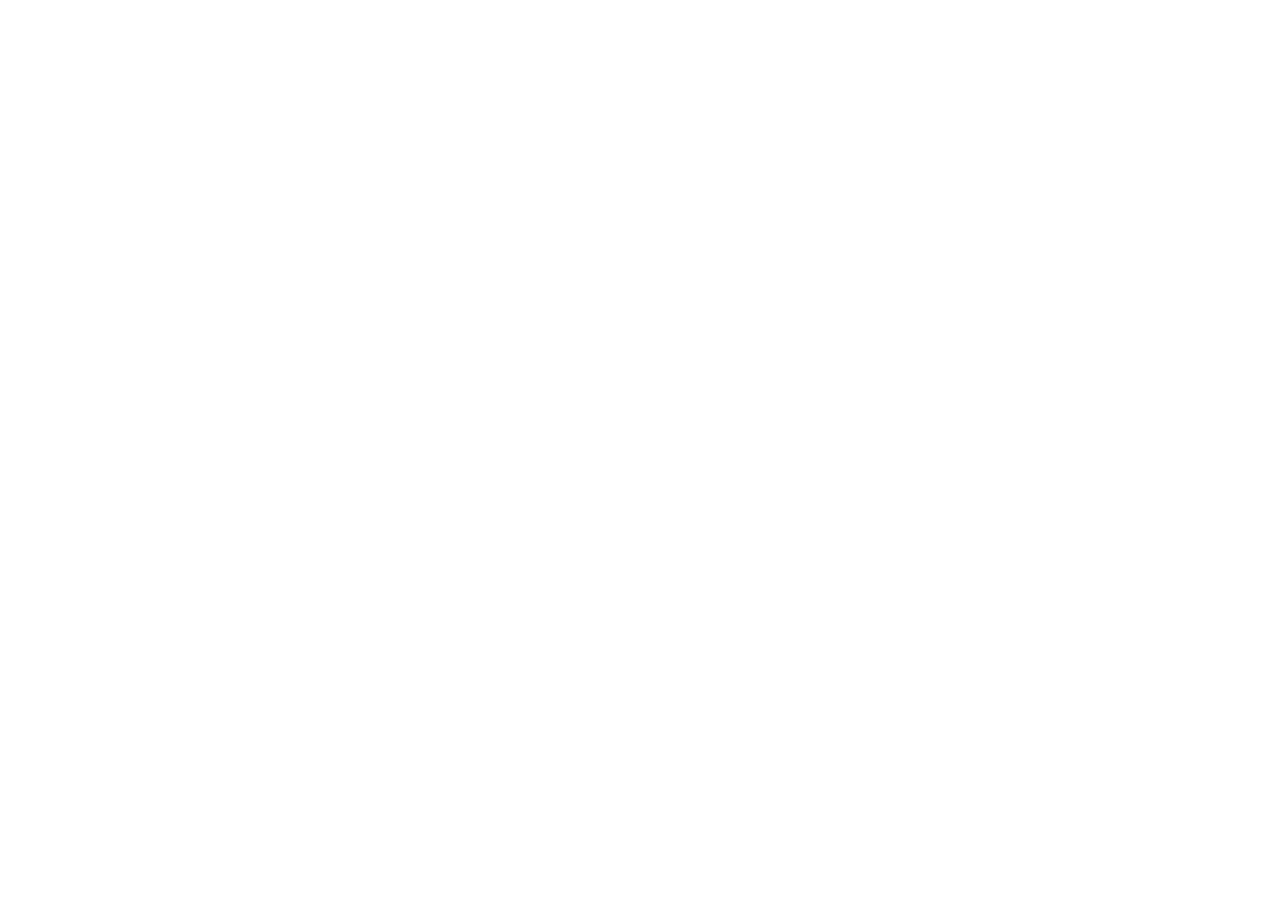
==== about.html @ 3ea2924c "init : creation de depot arborescence des fichiers et structure html de base" ====
<!DOCTYPE html>
<html lang="en">
<head>
    <meta charset="UTF-8">
    <meta name="viewport" content="width=device-width, initial-scale=1.0">
    <title>AfriTalent—about</title>
    <!-- lien vers bootstrap css -->
    <link href="https://cdn.jsdelivr.net/npm/bootstrap@5.3.0/dist/css/bootstrap.min.css" rel="stylesheet">
     <!-- lien vers  csss -->
    <link rel="stylesheet" href="css/style.css">
</head>
<body>
    <!-- lien bootstrap js  -->
  <script src="https://cdn.jsdelivr.net/npm/bootstrap@5.3.0/dist/js/bootstrap.bundle.min.js"></script>  
   <!-- lien vers mon  js -->
    <script src="js/jssite.js"></script>
</body>
</html>
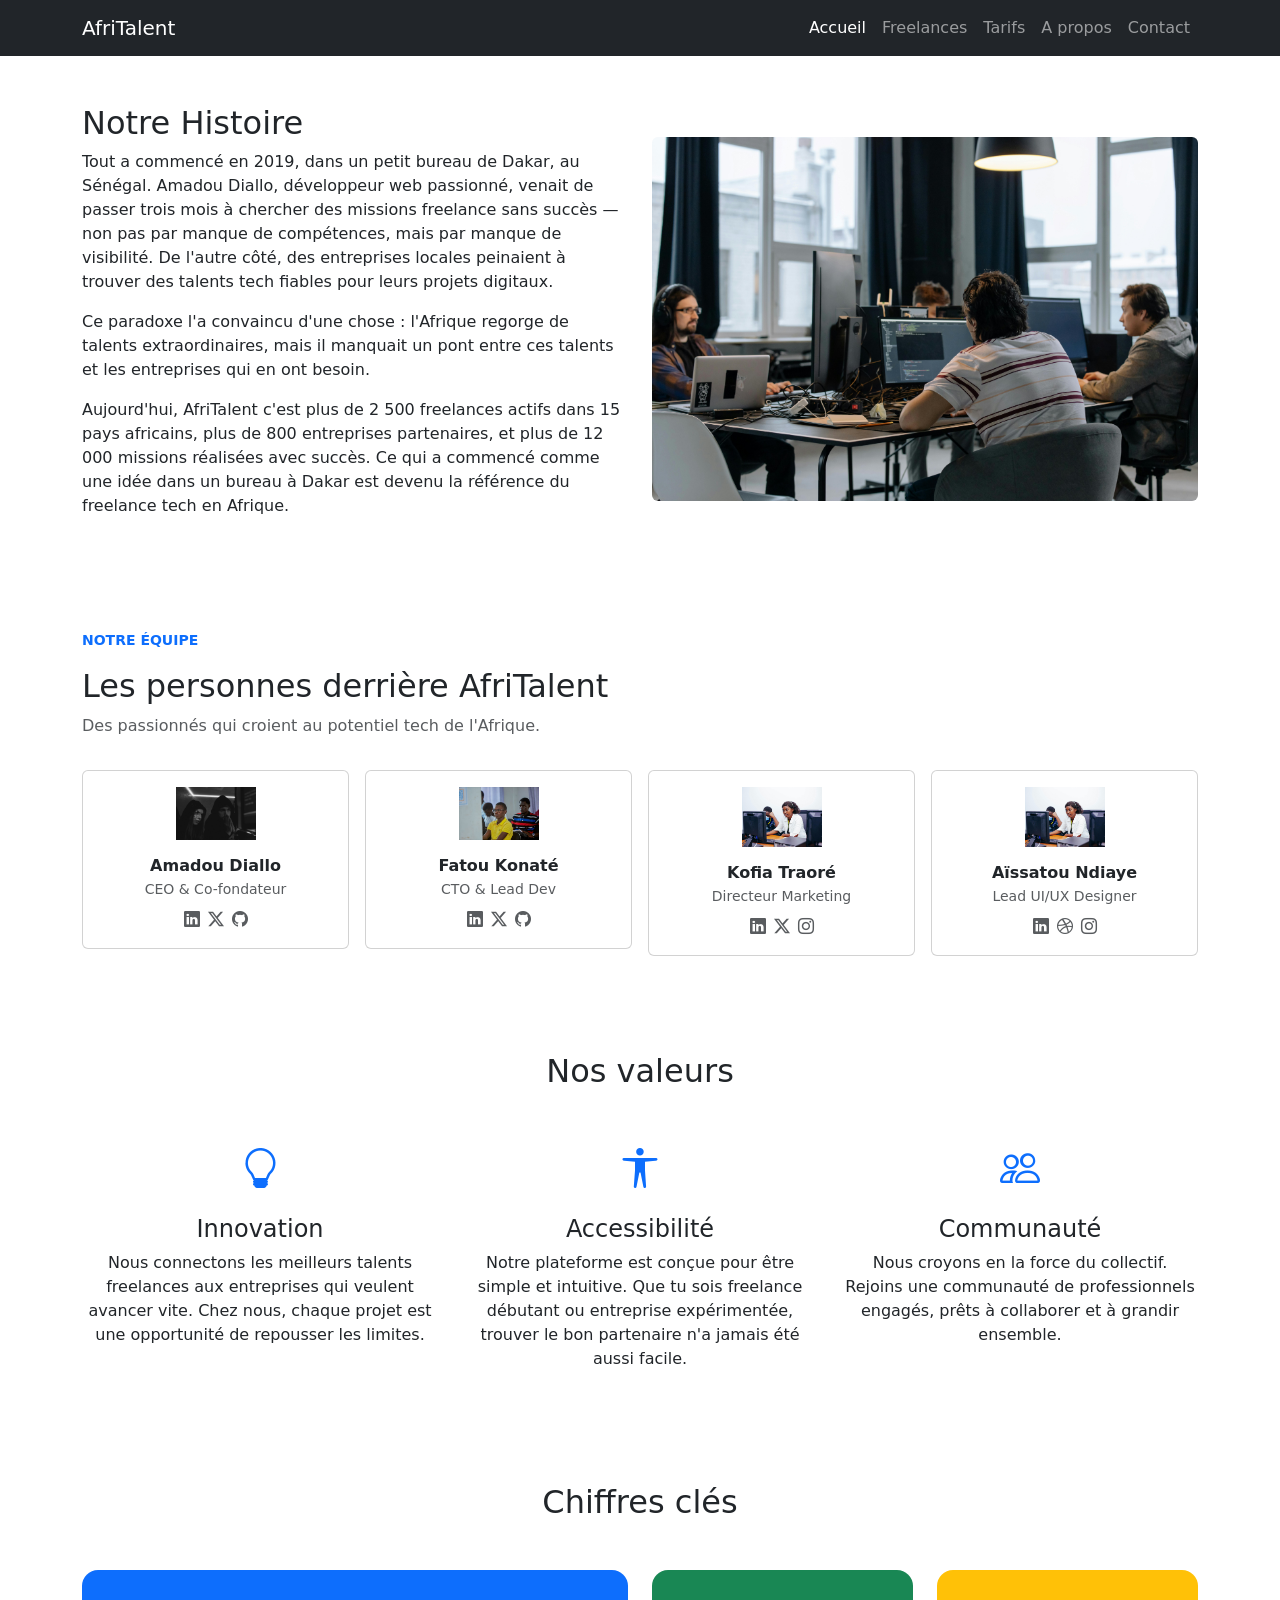
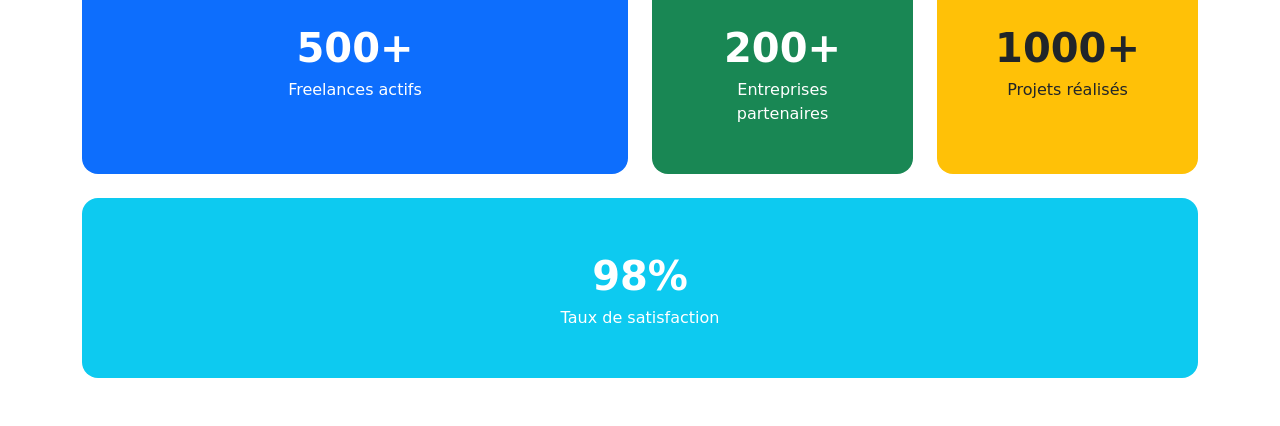
==== commit 576647d6: "html:structure complete des 5 pages avec sections et contenu texte" ====
--- a/about.html
+++ b/about.html
@@ -6,10 +6,203 @@
     <title>AfriTalent—about</title>
     <!-- lien vers bootstrap css -->
     <link href="https://cdn.jsdelivr.net/npm/bootstrap@5.3.0/dist/css/bootstrap.min.css" rel="stylesheet">
+    <!-- lien vers icone -->
+    <link rel="stylesheet" href="https://cdn.jsdelivr.net/npm/bootstrap-icons@1.11.3/font/bootstrap-icons.min.css">
+
      <!-- lien vers  csss -->
     <link rel="stylesheet" href="css/style.css">
 </head>
 <body>
+    
+    <!-- barre de navigation -->
+        <nav class="navbar navbar-expand-lg navbar-dark bg-dark"> 
+            <div class="container"> 
+                    <a class="navbar-brand" href="index.html">AfriTalent</a> 
+                    <button class="navbar-toggler" type="button" 
+                    data-bs-toggle="collapse" 
+                    data-bs-target="#navMenu" 
+                    aria-controls="navMenu" 
+                    aria-expanded="false" 
+                    aria-label="Toggle navigation"> 
+                    <span class="navbar-toggler-icon"></span> 
+                    </button> 
+                    <div class="collapse navbar-collapse" id="navMenu"> 
+                    <ul class="navbar-nav ms-auto"> 
+                        <li class="nav-item"><a class="nav-link active" href="index.html">Accueil</a></li> 
+                        <li class="nav-item"><a class="nav-link" href="freelances.html">Freelances</a></li> 
+                        <li class="nav-item"><a class="nav-link" href="tarifs.html">Tarifs</a></li> 
+                        <li class="nav-item"><a class="nav-link" href="about.html">A propos</a></li> 
+                        <li class="nav-item"><a class="nav-link" href="contact.html">Contact</a></li> 
+                    </ul> 
+                    </div> 
+            </div> 
+        </nav>
+        <!-- contenu principale -->
+  <main>
+        <section id="notre-histoire">
+            <div class="container py-5">
+                <div class="row align-items-center g-4">
+
+                            <!-- Texte -->
+                    <div class="col-lg-6 col-12">
+                                <h2>Notre Histoire</h2>
+                                <p>Tout a commencé en 2019, dans un petit bureau de Dakar, au Sénégal. Amadou Diallo, développeur web passionné, venait de passer trois mois à chercher des missions freelance sans succès — non pas par manque de compétences, mais par manque de visibilité. De l'autre côté, des entreprises locales peinaient à trouver des talents tech fiables pour leurs projets digitaux.</p>
+                                <p>Ce paradoxe l'a convaincu d'une chose : l'Afrique regorge de talents extraordinaires, mais il manquait un pont entre ces talents et les entreprises qui en ont besoin.</p>
+                                <p>Aujourd'hui, AfriTalent c'est plus de 2 500 freelances actifs dans 15 pays africains, plus de 800 entreprises partenaires, et plus de 12 000 missions réalisées avec succès. Ce qui a commencé comme une idée dans un bureau à Dakar est devenu la référence du freelance tech en Afrique.</p>
+                    </div>
+
+                            <!-- Image -->
+                    <div class="col-lg-6 col-12">
+                            <img src="images/equipe/G.jpg"alt="Les fondateurs d'AfriTalent à Dakar"class="img-fluid rounded">
+                    </div>
+
+                </div>
+            </div>
+        </section>
+           <!-- SECTION ÉQUIPE -->
+                <section id="equipe" class="py-5">
+                <div class="container">
+
+                    <p class="text-primary small text-uppercase fw-semibold">Notre équipe</p>
+                    <h2>Les personnes derrière AfriTalent</h2>
+                    <p class="text-muted">Des passionnés qui croient au potentiel tech de l'Afrique.</p>
+
+                    <div class="row g-3 mt-3">
+
+                    <!-- Membre 1 -->
+                    <div class="col-lg-3 col-md-6 col-12">
+                        <div class="card p-3 text-center">
+                        <div class="avatar mx-auto mb-3"><img src="images/equipe/H2.jpg" class="img-fluid " width="80px" height="80px" alt=""></div>
+                        <h6 class="fw-semibold mb-0">Amadou Diallo</h6>
+                        <p class="text-muted small mt-1 mb-2">CEO & Co-fondateur</p>
+                        <div class="d-flex justify-content-center gap-2">
+                            <a href="#" class="text-muted"><i class="bi bi-linkedin"></i></a>
+                            <a href="#" class="text-muted"><i class="bi bi-twitter-x"></i></a>
+                            <a href="#" class="text-muted"><i class="bi bi-github"></i></a>
+                        </div>
+                        </div>
+                    </div>
+
+                    <!-- Membre 2 -->
+                    <div class="col-lg-3 col-md-6 col-12">
+                        <div class="card p-3 text-center">
+                        <div class="avatar mx-auto mb-3"><img src="images/equipe/H1.jpg" class="img-fluid " width="80px" height="80px" alt=""></div>
+                        <h6 class="fw-semibold mb-0">Fatou Konaté</h6>
+                        <p class="text-muted small mt-1 mb-2">CTO & Lead Dev</p>
+                        <div class="d-flex justify-content-center gap-2">
+                            <a href="#" class="text-muted"><i class="bi bi-linkedin"></i></a>
+                            <a href="#" class="text-muted"><i class="bi bi-twitter-x"></i></a>
+                            <a href="#" class="text-muted"><i class="bi bi-github"></i></a>
+                        </div>
+                        </div>
+                    </div>
+
+                    <!-- Membre 3 -->
+                    <div class="col-lg-3 col-md-6 col-12">
+                        <div class="card p-3 text-center">
+                        <div class="avatar mx-auto mb-3"><img src="images/equipe/W1.jpg" class="img-fluid " width="80px" height="80px" alt=""></div>
+                        <h6 class="fw-semibold mb-0">Kofia Traoré</h6>
+                        <p class="text-muted small mt-1 mb-2">Directeur Marketing</p>
+                        <div class="d-flex justify-content-center gap-2">
+                            <a href="#" class="text-muted"><i class="bi bi-linkedin"></i></a>
+                            <a href="#" class="text-muted"><i class="bi bi-twitter-x"></i></a>
+                            <a href="#" class="text-muted"><i class="bi bi-instagram"></i></a>
+                        </div>
+                        </div>
+                    </div>
+
+                    <!-- Membre 4 -->
+                    <div class="col-lg-3 col-md-6 col-12">
+                        <div class="card p-3 text-center">
+                        <div class="avatar mx-auto mb-3"><img src="images/equipe/W1.jpg" class="img-fluid " width="80px" height="80px" alt=""></div>
+                        <h6 class="fw-semibold mb-0">Aïssatou Ndiaye</h6>
+                        <p class="text-muted small mt-1 mb-2">Lead UI/UX Designer</p>
+                        <div class="d-flex justify-content-center gap-2">
+                            <a href="#" class="text-muted"><i class="bi bi-linkedin"></i></a>
+                            <a href="#" class="text-muted"><i class="bi bi-dribbble"></i></a>
+                            <a href="#" class="text-muted"><i class="bi bi-instagram"></i></a>
+                        </div>
+                        </div>
+                    </div>
+
+                    </div>
+                </div>
+                </section>
+                <section id="valeur" class="py-5">
+                        <div class="container">
+                            <h2 class="text-center mb-5">Nos valeurs</h2>
+                            <div class="row g-4">
+
+                            <div class="col-12 col-md-4 col-lg-4 text-center">
+                                <div class="mb-3">
+                                <i class="bi bi-lightbulb fs-1 text-primary"></i>
+                                </div>
+                                <h4>Innovation</h4>
+                                <p>Nous connectons les meilleurs talents freelances aux entreprises qui veulent avancer vite. Chez nous, chaque projet est une opportunité de repousser les limites.</p>
+                            </div>
+
+                            <div class="col-12 col-md-4 col-lg-4 text-center">
+                                <div class="mb-3">
+                                <i class="bi bi-universal-access fs-1 text-primary"></i>
+                                </div>
+                                <h4>Accessibilité</h4>
+                                <p>Notre plateforme est conçue pour être simple et intuitive. Que tu sois freelance débutant ou entreprise expérimentée, trouver le bon partenaire n'a jamais été aussi facile.</p>
+                            </div>
+
+                            <div class="col-12 col-md-4 col-lg-4 text-center">
+                                <div class="mb-3">
+                                <i class="bi bi-people fs-1 text-primary"></i>
+                                </div>
+                                <h4>Communauté</h4>
+                                <p>Nous croyons en la force du collectif. Rejoins une communauté de professionnels engagés, prêts à collaborer et à grandir ensemble.</p>
+                            </div>
+
+                            </div>
+                        </div>
+                </section>
+
+                    <!-- Chiffres clés -->
+                    <section id="chiffres" class="py-5">
+                            <div class="container">
+                                <h2 class="text-center mb-5">Chiffres clés</h2>
+                                <div class="row g-4 text-center">
+
+                                <!-- Grande case -->
+                                <div class="col-12 col-lg-6">
+                                    <div class="bg-primary text-white rounded-4 p-5 h-100">
+                                    <div class="fs-1 fw-bold">500+</div>
+                                    <p class="mb-0">Freelances actifs</p>
+                                    </div>
+                                </div>
+
+                                <!-- Petite case 1 -->
+                                <div class="col-6 col-lg-3">
+                                    <div class="bg-success text-white rounded-4 p-5 h-100">
+                                    <div class="fs-1 fw-bold">200+</div>
+                                    <p class="mb-0">Entreprises partenaires</p>
+                                    </div>
+                                </div>
+
+                                <!-- Petite case 2 -->
+                                <div class="col-6 col-lg-3">
+                                    <div class="bg-warning rounded-4 p-5 h-100">
+                                    <div class="fs-1 fw-bold">1000+</div>
+                                    <p class="mb-0">Projets réalisés</p>
+                                    </div>
+                                </div>
+
+                                <!-- Case pleine largeur -->
+                                <div class="col-12">
+                                    <div class="bg-info text-white rounded-4 p-5 h-100">
+                                    <div class="fs-1 fw-bold">98%</div>
+                                    <p class="mb-0">Taux de satisfaction</p>
+                                    </div>
+                                </div>
+
+                                </div>
+                            </div>
+                   </section>
+  </main>
     <!-- lien bootstrap js  -->
   <script src="https://cdn.jsdelivr.net/npm/bootstrap@5.3.0/dist/js/bootstrap.bundle.min.js"></script>  
    <!-- lien vers mon  js -->
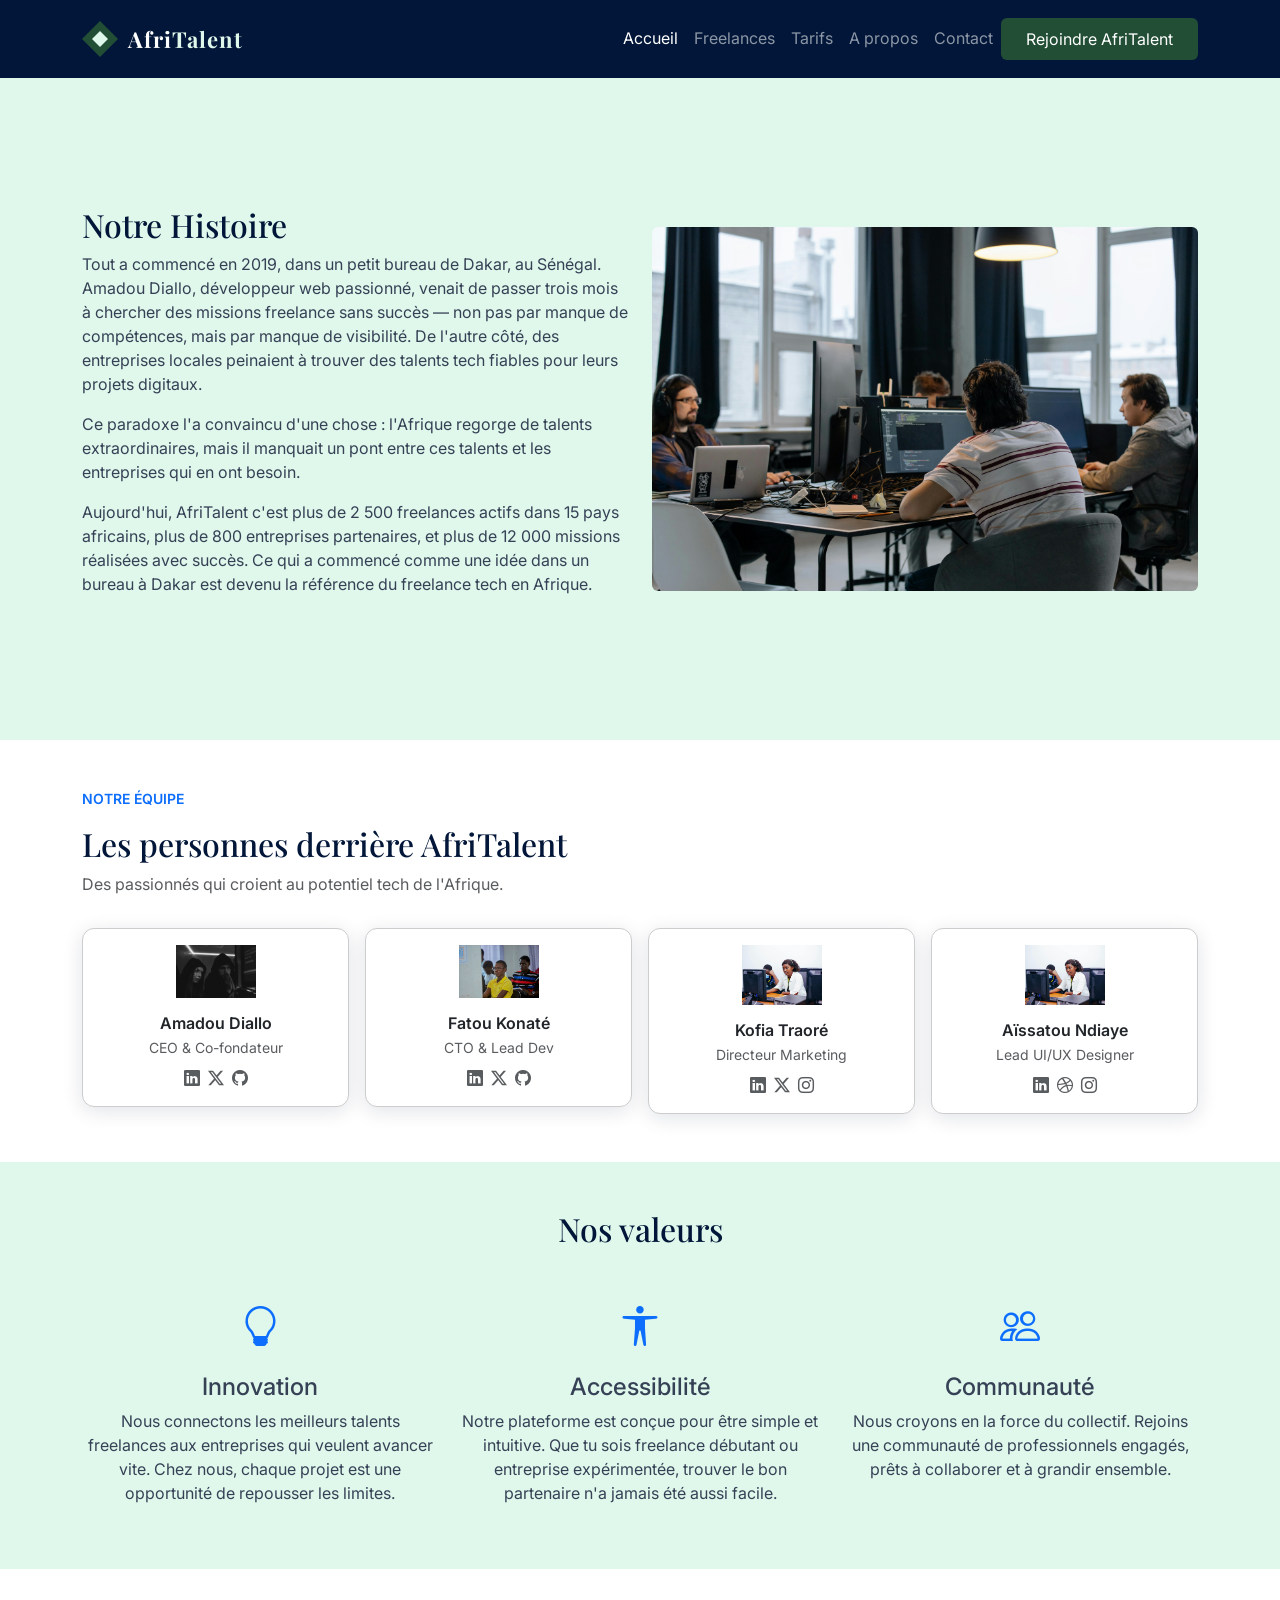
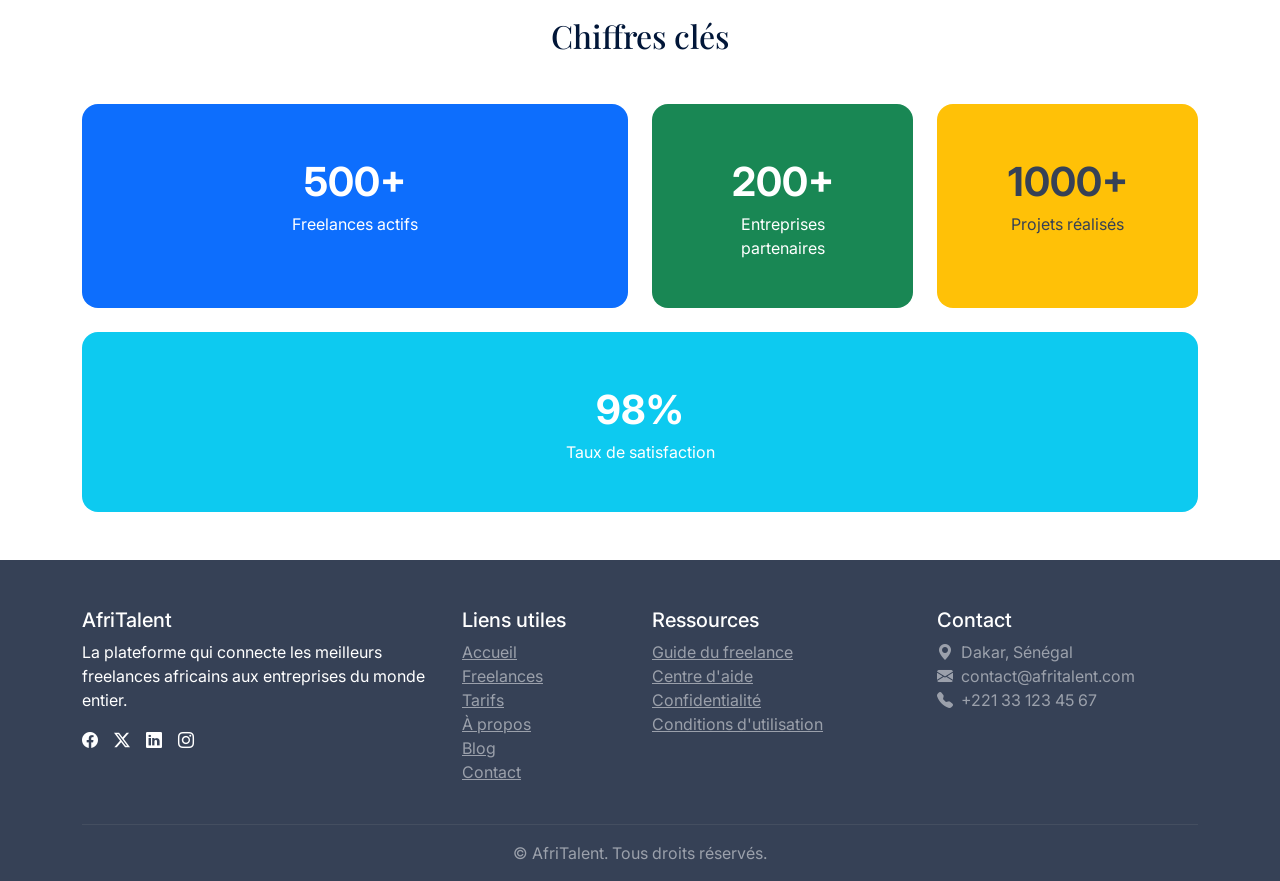
==== commit 42151591: "CSS : variables, typographie, layout général et styles de base" ====
--- a/about.html
+++ b/about.html
@@ -8,6 +8,9 @@
     <link href="https://cdn.jsdelivr.net/npm/bootstrap@5.3.0/dist/css/bootstrap.min.css" rel="stylesheet">
     <!-- lien vers icone -->
     <link rel="stylesheet" href="https://cdn.jsdelivr.net/npm/bootstrap-icons@1.11.3/font/bootstrap-icons.min.css">
+     <link rel="preconnect" href="https://fonts.googleapis.com">
+    <link rel="preconnect" href="https://fonts.gstatic.com" crossorigin>
+    <link href="https://fonts.googleapis.com/css2?family=Inter:wght@400;500;700&family=Playfair+Display:wght@400;700&display=swap" rel="stylesheet">
 
      <!-- lien vers  csss -->
     <link rel="stylesheet" href="css/style.css">
@@ -15,9 +18,14 @@
 <body>
     
     <!-- barre de navigation -->
-        <nav class="navbar navbar-expand-lg navbar-dark bg-dark"> 
+        <nav class="navbar navbar-expand-lg navbar-dark k"> 
             <div class="container"> 
-                    <a class="navbar-brand" href="index.html">AfriTalent</a> 
+                     <a class="navbar-brand" href="index.html">
+                        <div class="logo">
+                            <div class="logo-icon"></div>
+                            <span class="logo-text">Afri<span class="logo-accent">Talent</span></span>
+                        </div>
+                    </a> 
                     <button class="navbar-toggler" type="button" 
                     data-bs-toggle="collapse" 
                     data-bs-target="#navMenu" 
@@ -32,14 +40,15 @@
                         <li class="nav-item"><a class="nav-link" href="freelances.html">Freelances</a></li> 
                         <li class="nav-item"><a class="nav-link" href="tarifs.html">Tarifs</a></li> 
                         <li class="nav-item"><a class="nav-link" href="about.html">A propos</a></li> 
-                        <li class="nav-item"><a class="nav-link" href="contact.html">Contact</a></li> 
+                        <li class="nav-item"><a class="nav-link" href="contact.html">Contact</a></li>
+                        <li class="nav-item"><a class="btn-cta btn" href="inscription.html">Rejoindre AfriTalent</a></li> 
                     </ul> 
                     </div> 
             </div> 
         </nav>
         <!-- contenu principale -->
   <main>
-        <section id="notre-histoire">
+        <section id="notre-histoire " class="section-soft">
             <div class="container py-5">
                 <div class="row align-items-center g-4">
 
@@ -128,7 +137,7 @@
                     </div>
                 </div>
                 </section>
-                <section id="valeur" class="py-5">
+                <section id="valeur" class="py-5 section-soft">
                         <div class="container">
                             <h2 class="text-center mb-5">Nos valeurs</h2>
                             <div class="row g-4">
@@ -203,6 +212,61 @@
                             </div>
                    </section>
   </main>
+    <footer class=" text-white pt-5 pb-3">
+    <div class="container">
+        <div class="row g-4">
+
+        <div class="col-lg-4 col-md-6">
+            <h5>AfriTalent</h5>
+            <p>La plateforme qui connecte les meilleurs freelances africains aux entreprises du monde entier.</p>
+            <div class="d-flex gap-3">
+            <a href="#" class="text-white"><i class="bi bi-facebook"></i></a>
+            <a href="#" class="text-white"><i class="bi bi-twitter-x"></i></a>
+            <a href="#" class="text-white"><i class="bi bi-linkedin"></i></a>
+            <a href="#" class="text-white"><i class="bi bi-instagram"></i></a>
+            </div>
+        </div>
+
+        <div class="col-lg-2 col-md-6 col-6">
+            <h5>Liens utiles</h5>
+            <ul class="list-unstyled">
+            <li><a href="index.html" class="text-white-50">Accueil</a></li>
+            <li><a href="freelances.html" class="text-white-50">Freelances</a></li>
+            <li><a href="tarifs.html" class="text-white-50">Tarifs</a></li>
+            <li><a href="about.html" class="text-white-50">À propos</a></li>
+            <li><a href="blog.html" class="text-white-50">Blog</a></li>
+            <li><a href="contact.html" class="text-white-50">Contact</a></li>
+            </ul>
+        </div>
+
+        <div class="col-lg-3 col-md-6 col-6">
+            <h5>Ressources</h5>
+            <ul class="list-unstyled">
+            <li><a href="#" class="text-white-50">Guide du freelance</a></li>
+            <li><a href="#" class="text-white-50">Centre d'aide</a></li>
+            <li><a href="#" class="text-white-50">Confidentialité</a></li>
+            <li><a href="#" class="text-white-50">Conditions d'utilisation</a></li>
+            </ul>
+        </div>
+
+        <div class="col-lg-3 col-md-6">
+            <h5>Contact</h5>
+            <ul class="list-unstyled text-white-50">
+            <li><i class="bi bi-geo-alt-fill me-2"></i>Dakar, Sénégal</li>
+            <li><i class="bi bi-envelope-fill me-2"></i>contact@afritalent.com</li>
+            <li><i class="bi bi-telephone-fill me-2"></i>+221 33 123 45 67</li>
+            </ul>
+        </div>
+
+        </div>
+
+        <hr class="border-secondary mt-4" />
+        <p class="text-center text-white-50 mb-0">
+        &copy; <span id="currentYear"></span> AfriTalent. Tous droits réservés.
+        </p>
+
+    </div>
+</footer>
     <!-- lien bootstrap js  -->
   <script src="https://cdn.jsdelivr.net/npm/bootstrap@5.3.0/dist/js/bootstrap.bundle.min.js"></script>  
    <!-- lien vers mon  js -->
--- a/css/style.css
+++ b/css/style.css
@@ -0,0 +1,138 @@
+/* ── 1. Import Google Fonts ── */
+@import url('https://fonts.googleapis.com/css2?family=Inter:wght@400;500;700&family=Playfair+Display:wght@400;700&display=swap');
+
+/* ── 2. Variables dans :root ── */
+:root {
+  /* --- Polices --- */
+  --font-body:    'Inter', sans-serif;           
+  --font-title:   'Playfair Display', serif;     
+
+  /* --- Couleurs --- */
+  --color-primary:   #011638;
+  --color-secondary: #364156;
+  --color-light:     #CDCDCD;
+  --color-bg-soft:   #DFF8EB;
+  --color-accent:    #214E34;
+  --color-white:     #FFFFFF;
+
+  /* --- Espacements  --- */
+  --space-sm:  8px;
+  --space-md:  16px;
+  --space-lg:  24px;
+  --space-xl:  48px;
+  --space-2xl: 80px;
+
+  /* /* --- Rayons de bordure  */
+  --radius-sm: 6px;
+  --radius-md: 12px;
+
+  /* /* --- Ombre ─ */
+  --shadow-card: 0 4px 20px rgba(1, 22, 56, 0.12);
+}
+/* reset css */
+* {
+  margin: 0;
+  padding: 0;
+  box-sizing: border-box;
+}
+
+body {
+  font-family: var(--font-body);
+  color: var(--color-secondary);
+}
+
+/* ── 3. Application sur les composants ── */
+
+/* NAVBAR */
+.navbar {
+  background-color: var(--color-primary);
+  padding: var(--space-md) var(--space-xl);
+}
+
+/* BOUTON CTA */
+.btn-cta {
+  background-color: var(--color-accent);
+  color: var(--color-white);
+  padding: var(--space-sm) var(--space-lg);
+  border-radius: var(--radius-sm);
+}
+
+/* SECTION fond doux */
+.section-soft {
+  background-color: var(--color-bg-soft);
+  padding: var(--space-2xl) var(--space-xl);
+}
+
+/* CARTE freelance */
+.card {
+  background-color: var(--color-white);
+  border: 1px solid var(--color-light);
+  border-radius: var(--radius-md);
+  padding: var(--space-lg);
+  box-shadow: var(--shadow-card);
+}
+.card-img-top {
+  width: 100%;         /* prend toute la largeur de la carte */
+  height: 200px;       /* hauteur fixe pour toutes les images */
+  object-fit: cover;   /* zoom/recadre sans déformer l'image */
+  border-radius: var(--radius-md) var(--radius-md) 0 0;
+  /* ↑ haut-gauche  ↑ haut-droite  ↑ bas-droite  ↑ bas-gauche */
+}
+
+/* FOOTER */
+footer {
+  background-color: var(--color-secondary);
+  color: var(--color-light);
+  padding: var(--space-xl);
+}
+
+/* TITRES */
+h1, h2, h3 {
+  font-family: var(--font-title);   
+  color: var(--color-primary);
+}
+
+/* ── LOGO ── */
+.logo {
+  display: flex;
+  align-items: center;
+  gap: 10px;
+}
+
+.logo-icon {
+  width: 36px;
+  height: 36px;
+  background-color: var(--color-accent);
+  clip-path: polygon(50% 0%, 100% 50%, 50% 100%, 0% 50%);
+  display: flex;
+  align-items: center;
+  justify-content: center;
+}
+
+.logo-icon::after {
+  content: '';
+  display: block;
+  width: 16px;
+  height: 16px;
+  background-color: var(--color-bg-soft);
+  clip-path: polygon(50% 0%, 100% 50%, 50% 100%, 0% 50%);
+}
+
+.logo-text {
+  font-family: var(--font-title);
+  font-size: 22px;
+  font-weight: 700;
+  color: var(--color-white);
+  letter-spacing: 1px;
+}
+
+.logo-accent {
+  color: var(--color-bg-soft);
+}
+.btn1 {
+  background-color: transparent;
+  color: var(--color-accent);
+  border: 2px solid var(--color-accent);
+  padding: var(--space-sm) var(--space-lg);
+  border-radius: var(--radius-sm);
+}
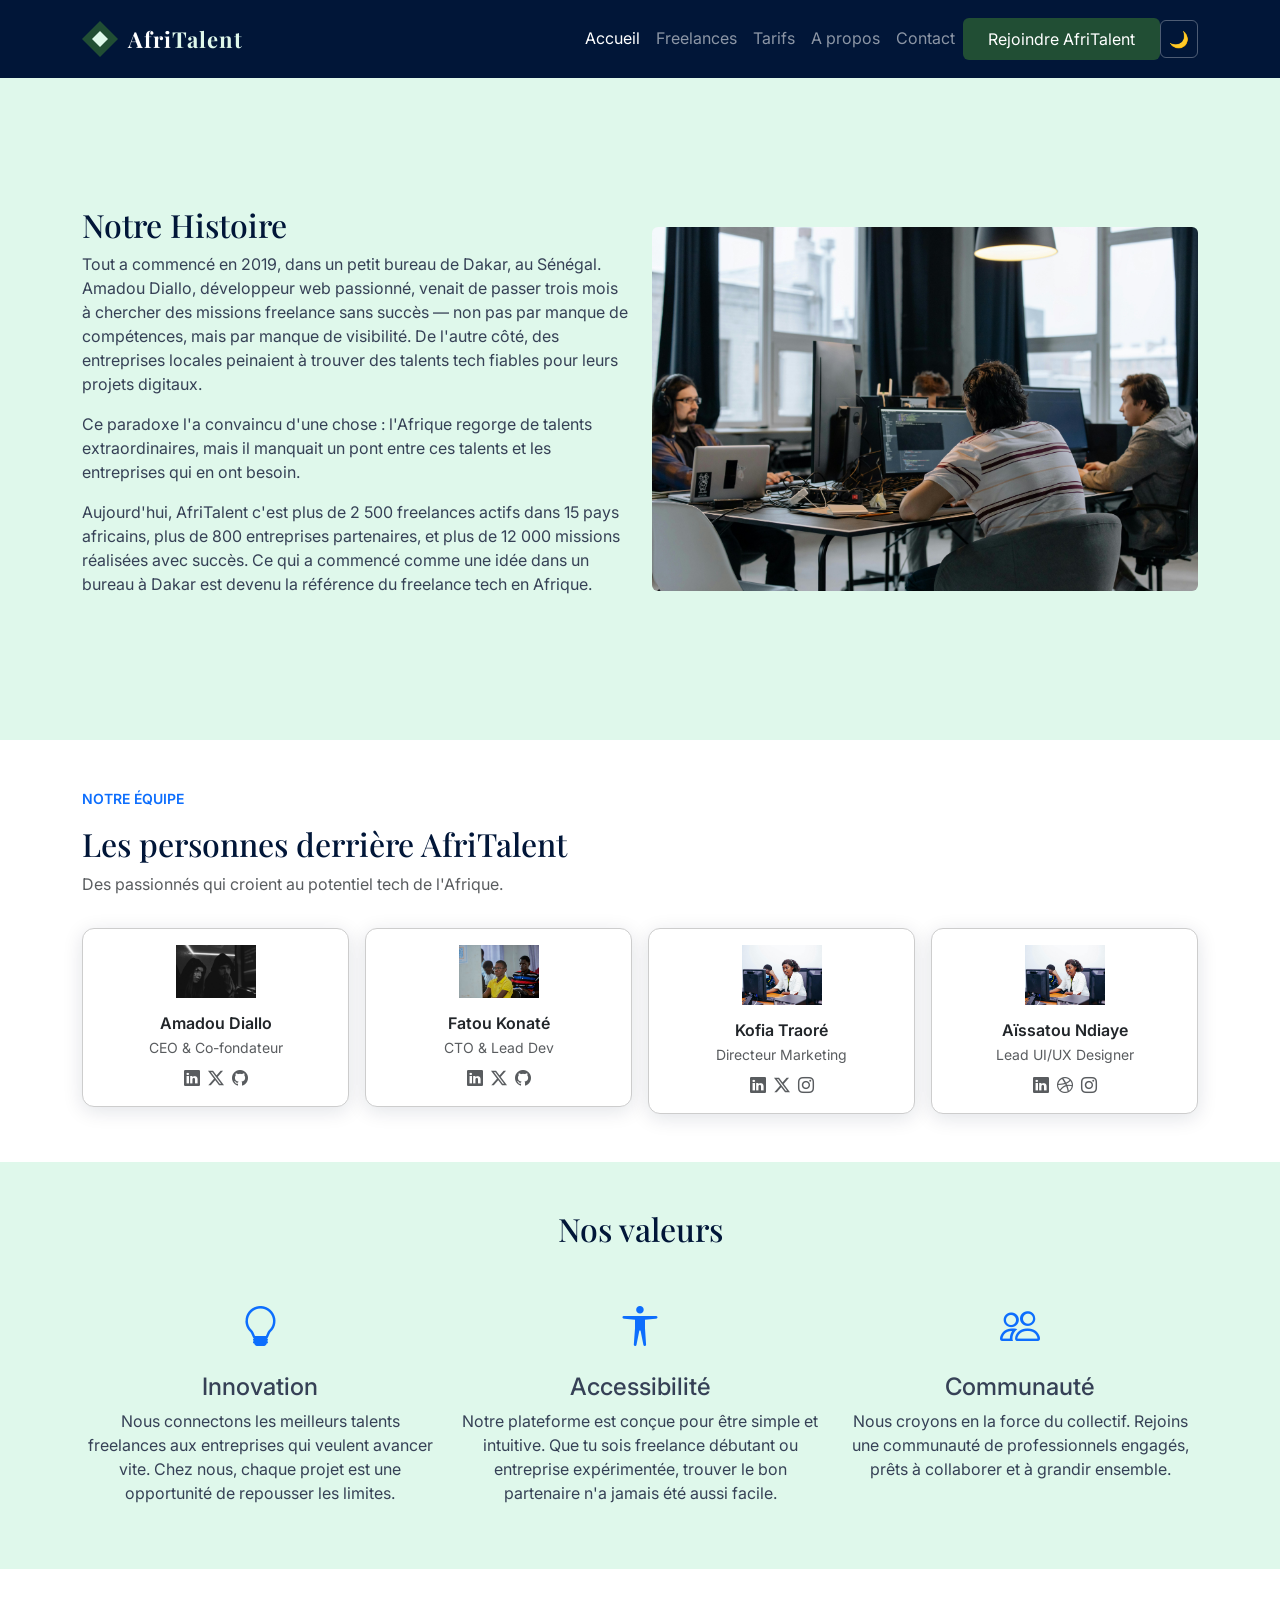
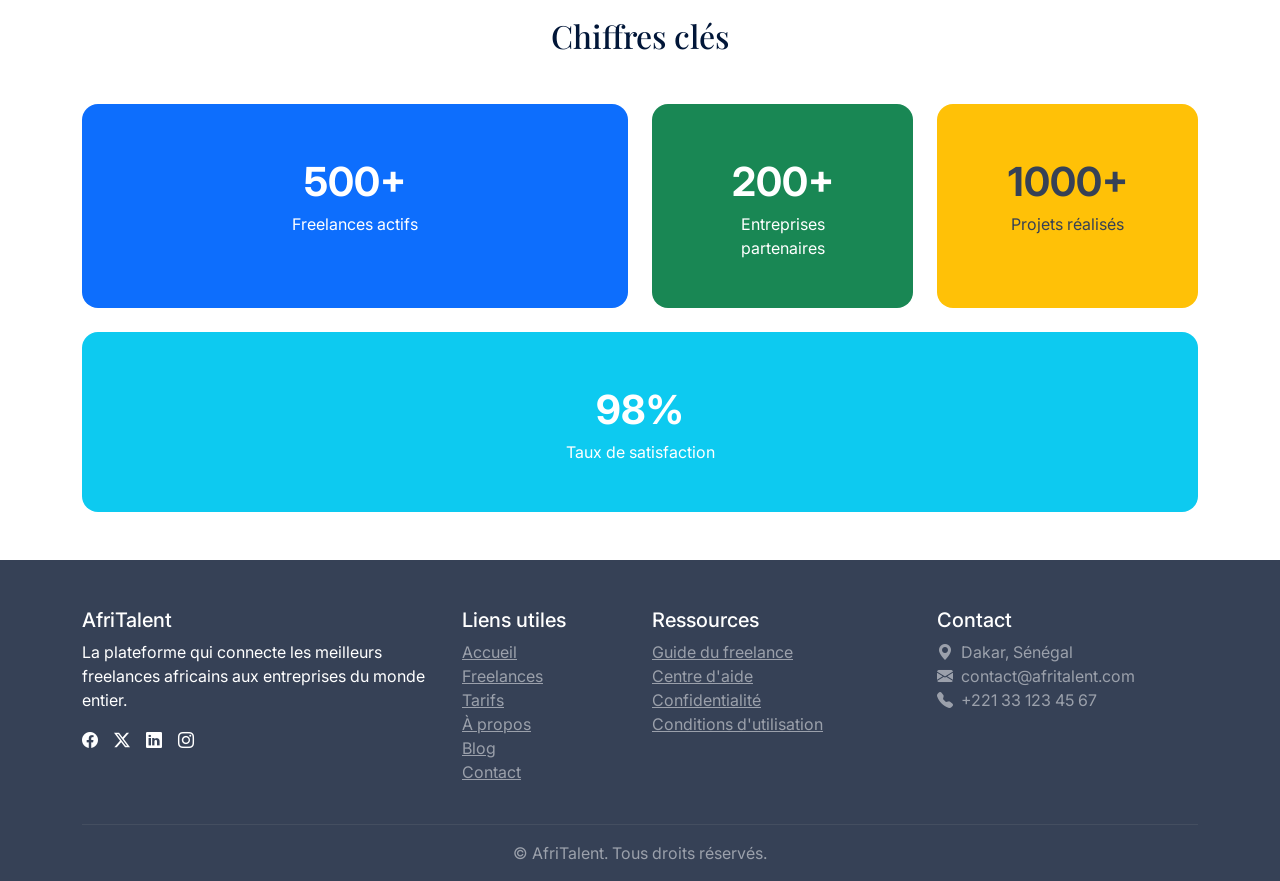
==== commit 931574f5: "JS : dark mode avec localStorage, navbar dynamique au scroll" ====
--- a/about.html
+++ b/about.html
@@ -43,6 +43,7 @@
                         <li class="nav-item"><a class="nav-link" href="contact.html">Contact</a></li>
                         <li class="nav-item"><a class="btn-cta btn" href="inscription.html">Rejoindre AfriTalent</a></li> 
                     </ul> 
+                    <button id="theme-toggle">🌙</button>
                     </div> 
             </div> 
         </nav>
@@ -267,6 +268,7 @@
 
     </div>
 </footer>
+<button id="back-to-top">↑</button>
     <!-- lien bootstrap js  -->
   <script src="https://cdn.jsdelivr.net/npm/bootstrap@5.3.0/dist/js/bootstrap.bundle.min.js"></script>  
    <!-- lien vers mon  js -->
--- a/css/style.css
+++ b/css/style.css
@@ -47,6 +47,10 @@
 .navbar {
   background-color: var(--color-primary);
   padding: var(--space-md) var(--space-xl);
+  position: sticky;
+  top: 0;
+  left: 0;
+  z-index: 10000;
 }
 
 /* BOUTON CTA */
@@ -73,10 +77,10 @@
 }
 .card-img-top {
   width: 100%;         /* prend toute la largeur de la carte */
-  height: 200px;       /* hauteur fixe pour toutes les images */
+  height: 200px;       
   object-fit: cover;   /* zoom/recadre sans déformer l'image */
   border-radius: var(--radius-md) var(--radius-md) 0 0;
-  /* ↑ haut-gauche  ↑ haut-droite  ↑ bas-droite  ↑ bas-gauche */
+
 }
 
 /* FOOTER */
@@ -136,3 +140,888 @@
   padding: var(--space-sm) var(--space-lg);
   border-radius: var(--radius-sm);
 }
+/* 
+   AFRITALENT — HERO SECTION */
+
+/* 
+   SECTION HERO
+   */
+#hero {
+  background-color: var(--color-primary);
+  color: var(--color-white);
+  font-family: var(--font-body);
+  min-height: 100vh;
+  display: flex;
+  align-items: center;
+}
+
+/* Grille : colonne texte (55%) + colonne image (45%) */
+#hero .container {
+  display: grid;
+  grid-template-columns: 55% 45%;
+  grid-template-rows: auto auto;
+  align-items: center;
+  gap: 0;
+  padding-top: var(--space-2xl);
+  padding-bottom: var(--space-xl);
+}
+
+/* 
+   H1
+    */
+#hero h1 {
+  grid-column: 1;
+  font-family: var(--font-title);
+  font-size: clamp(32px, 4.5vw, 58px);
+  font-weight: 700;
+  line-height: 1.1;
+  color: var(--color-white);
+  margin-bottom: var(--space-lg);
+  margin-top: 0;
+}
+
+#hero h1 .highlight {
+  color: var(--color-bg-soft);
+  font-style: italic;
+}
+
+/* 
+   H2
+    */
+#hero h2 {
+  grid-column: 1;
+  font-family: var(--font-body);
+  font-size: clamp(14px, 1.6vw, 17px);
+  font-weight: 400;
+  color: var(--color-light);
+  line-height: 1.7;
+  max-width: 420px;
+  margin: 0 0 var(--space-xl);
+  border: none;
+}
+
+/* -
+   BOUTONS CTA
+   - */
+.hero-buttons {
+  grid-column: 1;
+  display: flex;
+  gap: var(--space-md);
+  flex-wrap: wrap;
+  margin-bottom: var(--space-2xl);
+}
+
+.hero-buttons .btn {
+  font-family: var(--font-body);
+  font-size: 15px;
+  font-weight: 500;
+  padding: 14px 30px;
+  border-radius: var(--radius-sm);
+  text-decoration: none;
+  display: inline-block;
+  transition: transform 0.2s ease, box-shadow 0.2s ease;
+}
+
+.hero-buttons .btn:hover  { transform: translateY(-3px); }
+.hero-buttons .btn:active { transform: translateY(0); }
+
+/* Bouton principal — vert */
+.hero-buttons .btn-primary {
+  background: var(--color-accent);
+  color: var(--color-white);
+  border: none;
+  box-shadow: 0 6px 20px rgba(33, 78, 52, 0.45);
+}
+
+.hero-buttons .btn-primary:hover {
+  background: #1a3e29;
+  color: var(--color-white);
+  box-shadow: 0 10px 28px rgba(33, 78, 52, 0.60);
+}
+
+/* Bouton secondaire — contour blanc */
+.hero-buttons .btn1 {
+  background: transparent;
+  color: var(--color-white);
+  border: 1px solid rgba(255, 255, 255, 0.35);
+}
+
+.hero-buttons .btn1:hover {
+  background: rgba(255, 255, 255, 0.08);
+  border-color: var(--color-white);
+  color: var(--color-white);
+}
+
+/* 
+   STATISTIQUES
+    */
+.hero-stats {
+  grid-column: 1;
+  display: flex;
+  gap: 0;
+  border-top: 1px solid rgba(255, 255, 255, 0.10);
+  padding-top: var(--space-lg);
+}
+
+.hero-stats .stat {
+  flex: 1;
+  padding: var(--space-md) var(--space-sm);
+  position: relative;
+  text-align: left;
+}
+
+.hero-stats .stat + .stat {
+  padding-left: var(--space-lg);
+}
+
+.hero-stats .stat + .stat::before {
+  content: '';
+  position: absolute;
+  left: 0;
+  top: 15%;
+  bottom: 15%;
+  width: 1px;
+  background: rgba(255, 255, 255, 0.10);
+}
+
+.hero-stats .stat .counter {
+  font-family: var(--font-title);
+  font-size: clamp(24px, 3vw, 36px);
+  font-weight: 700;
+  color: var(--color-white);
+  display: block;
+  line-height: 1.1;
+}
+
+.hero-stats .stat .counter::before {
+  content: '+';
+  color: var(--color-bg-soft);
+}
+
+.hero-stats .stat p {
+  font-size: 11px;
+  color: var(--color-light);
+  margin: var(--space-sm) 0 0;
+  text-transform: uppercase;
+  letter-spacing: 0.05em;
+}
+
+/* COLONNE DROITE — IMAGE */
+.hero-visual {
+  grid-column: 2;
+  grid-row: 1 / 3;
+  position: relative;
+  align-self: stretch;
+  min-height: 420px;
+}
+
+/* Image principale */
+.hero-visual__img {
+  position: absolute;
+  top: 20px;
+  left: 24px;
+  right: 0;
+  bottom: 20px;
+  border-radius: var(--radius-md);
+  overflow: hidden;
+  box-shadow: var(--shadow-card);
+}
+
+.hero-visual__img img {
+  width: 100%;
+  height: 100%;
+  object-fit: cover;
+}
+
+/* Légère teinte sombre sur l'image pour les cartes flottantes */
+.hero-visual__img::after {
+  content: '';
+  position: absolute;
+  inset: 0;
+  background: linear-gradient(
+    135deg,
+    rgba(1, 22, 56, 0.30) 0%,
+    transparent 60%
+  );
+}
+
+/* 
+   CARTES FLOTTANTES
+    */
+
+/* Carte 1 — en haut à gauche de l'image */
+.hero-visual__card-1 {
+  position: absolute;
+  top: 48px;
+  left: 0;
+  background: rgba(1, 22, 56, 0.90);
+  border: 1px solid rgba(255, 255, 255, 0.12);
+  border-radius: var(--radius-md);
+  padding: var(--space-md) var(--space-lg);
+  display: flex;
+  align-items: center;
+  gap: var(--space-md);
+  min-width: 200px;
+  box-shadow: var(--shadow-card);
+  z-index: 10;
+  animation: floatA 4s ease-in-out infinite;
+}
+
+/* Carte 2 — en bas à droite de l'image */
+.hero-visual__card-2 {
+  position: absolute;
+  bottom: 60px;
+  right: 16px;
+  background: rgba(33, 78, 52, 0.92);
+  border: 1px solid rgba(223, 248, 235, 0.20);
+  border-radius: var(--radius-md);
+  padding: var(--space-md) var(--space-lg);
+  min-width: 165px;
+  box-shadow: var(--shadow-card);
+  z-index: 10;
+  animation: floatB 4.5s ease-in-out infinite;
+  animation-delay: 1s;
+}
+
+.hero-visual__badge {
+  display: block;
+  font-size: 10px;
+  font-family: var(--font-body);
+  font-weight: 500;
+  letter-spacing: 0.06em;
+  text-transform: uppercase;
+  padding: 3px var(--space-sm);
+  border-radius: 20px;
+  background: rgba(223, 248, 235, 0.12);
+  color: var(--color-bg-soft);
+  margin-bottom: var(--space-sm);
+  width: fit-content;
+}
+
+.hero-visual__card-title {
+  font-family: var(--font-title);
+  font-size: 14px;
+  font-weight: 700;
+  color: var(--color-white);
+  display: block;
+}
+
+.hero-visual__avatar {
+  width: 38px;
+  height: 38px;
+  border-radius: 50%;
+  background: rgba(33, 78, 52, 0.35);
+  border: 1px solid rgba(223, 248, 235, 0.25);
+  color: var(--color-bg-soft);
+  display: flex;
+  align-items: center;
+  justify-content: center;
+  font-size: 12px;
+  font-weight: 700;
+  font-family: var(--font-title);
+  flex-shrink: 0;
+}
+
+/* 
+   ANIMATIONS FLOTTANTES */
+@keyframes floatA {
+  0%, 100% { transform: translateY(0); }
+  50%       { transform: translateY(-8px); }
+}
+
+@keyframes floatB {
+  0%, 100% { transform: translateY(0); }
+  50%       { transform: translateY(-6px); }
+}
+
+/* 
+   ANIMATIONS D'ENTRÉE
+  */
+@keyframes fadeUp {
+  from { opacity: 0; transform: translateY(20px); }
+  to   { opacity: 1; transform: translateY(0); }
+}
+
+#hero h1        { animation: fadeUp 0.6s ease both; animation-delay: 0.10s; }
+#hero h2        { animation: fadeUp 0.6s ease both; animation-delay: 0.22s; }
+.hero-buttons   { animation: fadeUp 0.6s ease both; animation-delay: 0.34s; }
+.hero-stats     { animation: fadeUp 0.6s ease both; animation-delay: 0.46s; }
+.hero-visual    { animation: fadeUp 0.8s ease both; animation-delay: 0.20s; }
+
+
+
+
+
+
+/* ── BENTO GRID — Comment ça marche ── */
+
+.bento-grid {
+  display: grid;
+  grid-template-columns: 1fr 1fr;
+  grid-template-rows: auto auto auto;
+  gap: 16px;
+}
+
+/* Carte 01 : colonne gauche, s'étale sur 2 lignes */
+.bento-card-01 { grid-column: 1; grid-row: 1 / 3; }
+
+/* Cartes 02 et 03 : colonne droite */
+.bento-card-02 { grid-column: 2; grid-row: 1; }
+.bento-card-03 { grid-column: 2; grid-row: 2; }
+
+/* Carte 04 : pleine largeur en bas */
+.bento-card-04 {
+  grid-column: 1 / 3;
+  grid-row: 3;
+  flex-direction: row;
+  align-items: center;
+  gap: var(--space-lg);
+}
+
+/* Base commune à toutes les cartes bento */
+.bento-card {
+  background-color: var(--color-white);
+  border: 1px solid var(--color-light);
+  border-radius: var(--radius-md);
+  padding: var(--space-lg);
+  box-shadow: var(--shadow-card);
+  display: flex;
+  flex-direction: column;
+  gap: var(--space-sm);
+  transition: transform 0.22s ease, box-shadow 0.22s ease;
+}
+
+.bento-card:hover {
+  transform: translateY(-4px);
+  box-shadow: 0 14px 36px rgba(1, 22, 56, 0.16);
+}
+
+/* Variante sombre — carte 01 */
+.bento-card-01 {
+  background-color: var(--color-primary);
+  border-color: transparent;
+  justify-content: center;
+}
+
+.bento-card-01 h4  { color: var(--color-white); }
+.bento-card-01 p   { color: var(--color-light); }
+.bento-card-01 i   { color: var(--color-bg-soft); }
+
+/* Variante accent — carte 04 */
+.bento-card-04 {
+  background-color: var(--color-accent);
+  border-color: transparent;
+}
+
+.bento-card-04 h4  { color: var(--color-white); }
+.bento-card-04 p   { color: rgba(255, 255, 255, 0.75); }
+.bento-card-04 i   { color: var(--color-bg-soft); }
+
+.bento-card-04__content {
+  display: flex;
+  flex-direction: column;
+  gap: var(--space-sm);
+  flex: 1;
+}
+
+/* Numéros d'étape */
+.step-number {
+  font-family: var(--font-title);
+  font-size: 42px;
+  font-weight: 700;
+  line-height: 1;
+  color: var(--color-primary);
+  opacity: 0.12;
+  display: block;
+}
+
+.bento-card-01 .step-number,
+.bento-card-04 .step-number {
+  color: var(--color-bg-soft);
+  opacity: 0.35;
+  font-size: 52px;
+}
+
+/* Badge flottant (carte 01) */
+.hero-badge {
+  display: inline-flex;
+  align-items: center;
+  gap: 6px;
+  background: rgba(223, 248, 235, 0.12);
+  border: 1px solid rgba(223, 248, 235, 0.20);
+  border-radius: 20px;
+  padding: 5px 14px;
+  font-size: 11px;
+  font-weight: 500;
+  letter-spacing: 0.05em;
+  color: var(--color-bg-soft);
+  width: fit-content;
+  margin-top: var(--space-sm);
+}
+
+
+
+
+/* ── CATÉGORIES DE SERVICES ── */
+
+.cat-grid {
+  display: grid;
+  grid-template-columns: repeat(3, 1fr);
+  gap: 16px;
+}
+
+.cat-card {
+  background-color: var(--color-white);
+  border: 1px solid var(--color-light);
+  border-radius: var(--radius-md);
+  padding: var(--space-lg);
+  box-shadow: var(--shadow-card);
+  cursor: pointer;
+  position: relative;
+  overflow: hidden;
+  display: flex;
+  flex-direction: column;
+  gap: var(--space-sm);
+
+  transition:
+    transform    0.22s ease,
+    box-shadow   0.22s ease,
+    border-color 0.22s ease;
+}
+
+/* Fond doux qui monte au hover */
+.cat-card::before {
+  content: '';
+  position: absolute;
+  inset: 0;
+  background-color: var(--color-bg-soft);
+  opacity: 0;
+  transition: opacity 0.22s ease;
+  z-index: 0;
+}
+
+.cat-card > * { position: relative; z-index: 1; }
+
+.cat-card:hover {
+  transform: translateY(-5px);
+  box-shadow: 0 16px 40px rgba(1, 22, 56, 0.14);
+  border-color: var(--color-accent);
+}
+
+.cat-card:hover::before { opacity: 1; }
+
+/* Icône dans un carré arrondi */
+.cat-icon-wrap {
+  width: 44px;
+  height: 44px;
+  background-color: var(--color-bg-soft);
+  border-radius: var(--radius-sm);
+  display: flex;
+  align-items: center;
+  justify-content: center;
+  font-size: 20px;
+  color: var(--color-accent);
+  transition: background-color 0.22s ease, transform 0.22s ease, color 0.22s ease;
+  flex-shrink: 0;
+}
+
+.cat-card:hover .cat-icon-wrap {
+  background-color: var(--color-accent);
+  color: var(--color-white);
+  transform: scale(1.1) rotate(-4deg);
+}
+
+/* Titres et textes */
+.cat-card h4 {
+  font-family: var(--font-title);
+  font-size: 15px;
+  color: var(--color-primary);
+  margin: 0;
+}
+
+.cat-card p {
+  font-size: 13px;
+  color: var(--color-secondary);
+  margin: 0;
+  opacity: 0.7;
+}
+
+/* Flèche qui glisse depuis la droite */
+.cat-arrow {
+  position: absolute;
+  right: 18px;
+  top: 50%;
+  transform: translateY(-50%) translateX(8px);
+  opacity: 0;
+  font-size: 18px;
+  color: var(--color-accent);
+  transition: opacity 0.22s ease, transform 0.22s ease;
+}
+
+.cat-card:hover .cat-arrow {
+  opacity: 1;
+  transform: translateY(-50%) translateX(0);
+}
+        /* LA RESPONSIVITES */
+       
+
+
+/* TABLETTE  (≤ 992px) */
+@media (max-width: 992px) {
+
+  /* --- NAVBAR : prépare le menu hamburger Bootstrap --- */
+  .navbar {
+    padding: var(--space-md);
+  }
+
+  /* --- HERO : passe en colonne unique --- */
+  #hero .container {
+    grid-template-columns: 1fr;
+    grid-template-rows: auto;
+    padding-top: var(--space-xl);
+    padding-bottom: var(--space-xl);
+    gap: var(--space-xl);
+  }
+
+  #hero h1 { grid-column: 1; font-size: clamp(28px, 5vw, 42px); }
+  #hero h2 { grid-column: 1; max-width: 100%; }
+
+  .hero-buttons { grid-column: 1; }
+  .hero-stats   { grid-column: 1; }
+
+  /* Visuel hero : sort de sa grille, pleine largeur */
+  .hero-visual {
+    grid-column: 1;
+    grid-row: auto;
+    min-height: 320px;
+    width: 100%;
+  }
+
+  .hero-visual__img {
+    position: relative;
+    top: 0; left: 0; right: 0; bottom: 0;
+    height: 320px;
+  }
+
+  /* Cartes flottantes : repositionnées pour tablette */
+  .hero-visual__card-1 {
+    top: 16px;
+    left: 12px;
+    min-width: 175px;
+  }
+
+  .hero-visual__card-2 {
+    bottom: 16px;
+    right: 12px;
+    min-width: 145px;
+  }
+
+  /* --- BENTO GRID : 2 colonnes → empilées --- */
+  .bento-grid {
+    grid-template-columns: 1fr 1fr;
+    grid-template-rows: auto;
+  }
+
+  .bento-card-01 { grid-column: 1 / 3; grid-row: auto; }
+  .bento-card-02 { grid-column: 1;     grid-row: auto; }
+  .bento-card-03 { grid-column: 2;     grid-row: auto; }
+  .bento-card-04 {
+    grid-column: 1 / 3;
+    grid-row: auto;
+    flex-direction: column;
+    align-items: flex-start;
+  }
+
+  /* --- CATÉGORIES : 2 colonnes --- */
+  .cat-grid {
+    grid-template-columns: repeat(2, 1fr);
+  }
+}
+
+
+/* ────────────────────────────────────────────────────────────────
+   MOBILE  (≤ 576px)
+   ──────────────────────────────────────────────────────────────── */
+@media (max-width: 576px) {
+
+  /* --- Variables d'espacement réduites --- */
+  :root {
+    --space-xl:  32px;
+    --space-2xl: 48px;
+  }
+
+  /* --- NAVBAR --- */
+  .navbar {
+    padding: var(--space-sm) var(--space-md);
+  }
+
+  .logo-text { font-size: 18px; }
+
+  /* --- HERO --- */
+  #hero {
+    min-height: auto;
+    padding-bottom: var(--space-xl);
+  }
+
+  #hero .container {
+    padding-top: var(--space-lg);
+    gap: var(--space-lg);
+  }
+
+  #hero h1 {
+    font-size: clamp(26px, 8vw, 36px);
+    margin-bottom: var(--space-md);
+  }
+
+  #hero h2 {
+    font-size: 14px;
+    margin-bottom: var(--space-lg);
+  }
+
+  /* Boutons CTA : pleine largeur sur mobile */
+  .hero-buttons {
+    flex-direction: column;
+    gap: var(--space-sm);
+  }
+
+  .hero-buttons .btn {
+    width: 100%;
+    text-align: center;
+    padding: 13px 20px;
+  }
+
+  /* Stats : réduit légèrement les chiffres */
+  .hero-stats .stat .counter {
+    font-size: clamp(20px, 6vw, 28px);
+  }
+
+  .hero-stats .stat p {
+    font-size: 10px;
+  }
+
+  /* Visuel hero : hauteur réduite */
+  .hero-visual {
+    min-height: 240px;
+  }
+
+  .hero-visual__img {
+    height: 240px;
+  }
+
+  /* Cartes flottantes : masquées sur très petit écran pour lisibilité */
+  .hero-visual__card-1,
+  .hero-visual__card-2 {
+    display: none;
+  }
+
+  /* --- BENTO GRID : 1 colonne --- */
+  .bento-grid {
+    grid-template-columns: 1fr;
+  }
+
+  .bento-card-01 { grid-column: 1; }
+  .bento-card-02 { grid-column: 1; }
+  .bento-card-03 { grid-column: 1; }
+  .bento-card-04 {
+    grid-column: 1;
+    flex-direction: column;
+    align-items: flex-start;
+  }
+
+  .step-number { font-size: 32px; }
+  .bento-card-01 .step-number,
+  .bento-card-04 .step-number { font-size: 40px; }
+
+  /* --- CATÉGORIES : 1 colonne --- */
+  .cat-grid {
+    grid-template-columns: 1fr;
+  }
+
+  .cat-arrow { display: none; } /* flèche inutile sur touch */
+
+  /* --- FOOTER --- */
+  footer {
+    padding: var(--space-lg) var(--space-md);
+    text-align: center;
+  }
+
+  /* --- CARDS freelance --- */
+  .card {
+    padding: var(--space-md);
+  }
+
+  .card-img-top {
+    height: 160px;
+  }
+
+  /* --- BOUTONS globaux --- */
+  .btn-cta,
+  .btn1 {
+    width: 100%;
+    text-align: center;
+    display: block;
+  }
+}
+
+
+
+
+
+
+/* Sections avec padding adaptatif */
+.section-soft {
+  padding: var(--space-2xl) var(--space-xl);
+}
+/* RESPONSIVITE */
+@media (max-width: 992px) {
+  .section-soft {
+    padding: var(--space-xl) var(--space-lg);
+  }
+}
+
+@media (max-width: 576px) {
+  .section-soft {
+    padding: var(--space-xl) var(--space-md);
+  }
+}
+
+/* Titres de section responsifs */
+@media (max-width: 576px) {
+  h1 { font-size: clamp(24px, 8vw, 32px); }
+  h2 { font-size: clamp(20px, 6vw, 26px); }
+  h3 { font-size: clamp(16px, 5vw, 20px); }
+}
+
+
+/* 
+   NAVBAR HAMBURGER 
+   */
+
+/* Couleur du bouton hamburger (icône blanche sur fond sombre) */
+.navbar-toggler {
+  border-color: rgba(255, 255, 255, 0.3);
+}
+
+.navbar-toggler-icon {
+  background-image: url("data:image/svg+xml,%3csvg xmlns='http://www.w3.org/2000/svg' viewBox='0 0 30 30'%3e%3cpath stroke='rgba%28255, 255, 255, 0.85%29' stroke-linecap='round' stroke-miterlimit='10' stroke-width='2' d='M4 7h22M4 15h22M4 23h22'/%3e%3c/svg%3e");
+}
+
+/* Menu déroulant mobile : fond dark cohérent */
+@media (max-width: 992px) {
+  .navbar-collapse {
+    background-color: var(--color-primary);
+    padding: var(--space-md) 0;
+    margin-top: var(--space-sm);
+    border-radius: var(--radius-sm);
+  }
+
+  .navbar-nav .nav-link {
+    padding: var(--space-sm) var(--space-md);
+    color: var(--color-light) !important;
+    border-bottom: 1px solid rgba(255, 255, 255, 0.06);
+  }
+
+  .navbar-nav .nav-link:last-child {
+    border-bottom: none;
+  }
+
+  .navbar-nav .nav-link:hover {
+    color: var(--color-bg-soft) !important;
+    background: rgba(255, 255, 255, 0.05);
+    border-radius: var(--radius-sm);
+  }
+
+  /* Boutons CTA dans la navbar sur mobile */
+  .navbar .btn-cta,
+  .navbar .btn1 {
+    width: 100%;
+    margin-top: var(--space-sm);
+    text-align: center;
+  }
+}
+
+
+/* ── 1. DARK MODE ─── */
+
+body.dark-mode {
+  background-color: #0D1F14;
+  color: #C8D8D0;
+}
+
+body.dark-mode .navbar {
+  background-color: #0A1A10;
+}
+
+body.dark-mode h1,
+body.dark-mode h2,
+body.dark-mode h3 {
+  color: #DFF8EB;
+}
+
+body.dark-mode .card,
+body.dark-mode .bento-card,
+body.dark-mode .cat-card {
+  background-color: #152B1E;
+  border-color: #2A4035;
+  color: #C8D8D0;
+}
+
+body.dark-mode .section-soft {
+  background-color: #0F2A1C;
+}
+
+body.dark-mode footer {
+  background-color: #0A1A10;
+}
+
+
+/* ── 2. BOUTON DARK MODE dans la navbar ─────── */
+
+
+#theme-toggle {
+  background: transparent;
+  border: 1px solid rgba(255, 255, 255, 0.3);
+  color: white;
+  border-radius: 6px;
+  width: 38px;
+  height: 38px;
+  font-size: 16px;
+  cursor: pointer;
+}
+
+
+/* ── 3. NAVBAR AU SCROLL ────────────────────── */
+
+.navbar--scrolled {
+  padding-top: 8px;
+  padding-bottom: 8px;
+  box-shadow: 0 4px 20px rgba(0, 0, 0, 0.3);
+}
+
+
+/* ── 4. BOUTON RETOUR EN HAUT ───────────────── */
+
+#back-to-top {
+  position: fixed;
+  bottom: 30px;
+  right: 25px;
+  z-index: 9999;
+
+  width: 46px;
+  height: 46px;
+  border-radius: 50%;
+  border: none;
+  cursor: pointer;
+
+  background-color: #214E34;
+  color: white;
+  font-size: 20px;
+
+  display: none; /* caché par défaut, le JS l'affiche */
+  align-items: center;
+  justify-content: center;
+}
+
+#back-to-top:hover {
+  background-color: #1a3e29;
+}
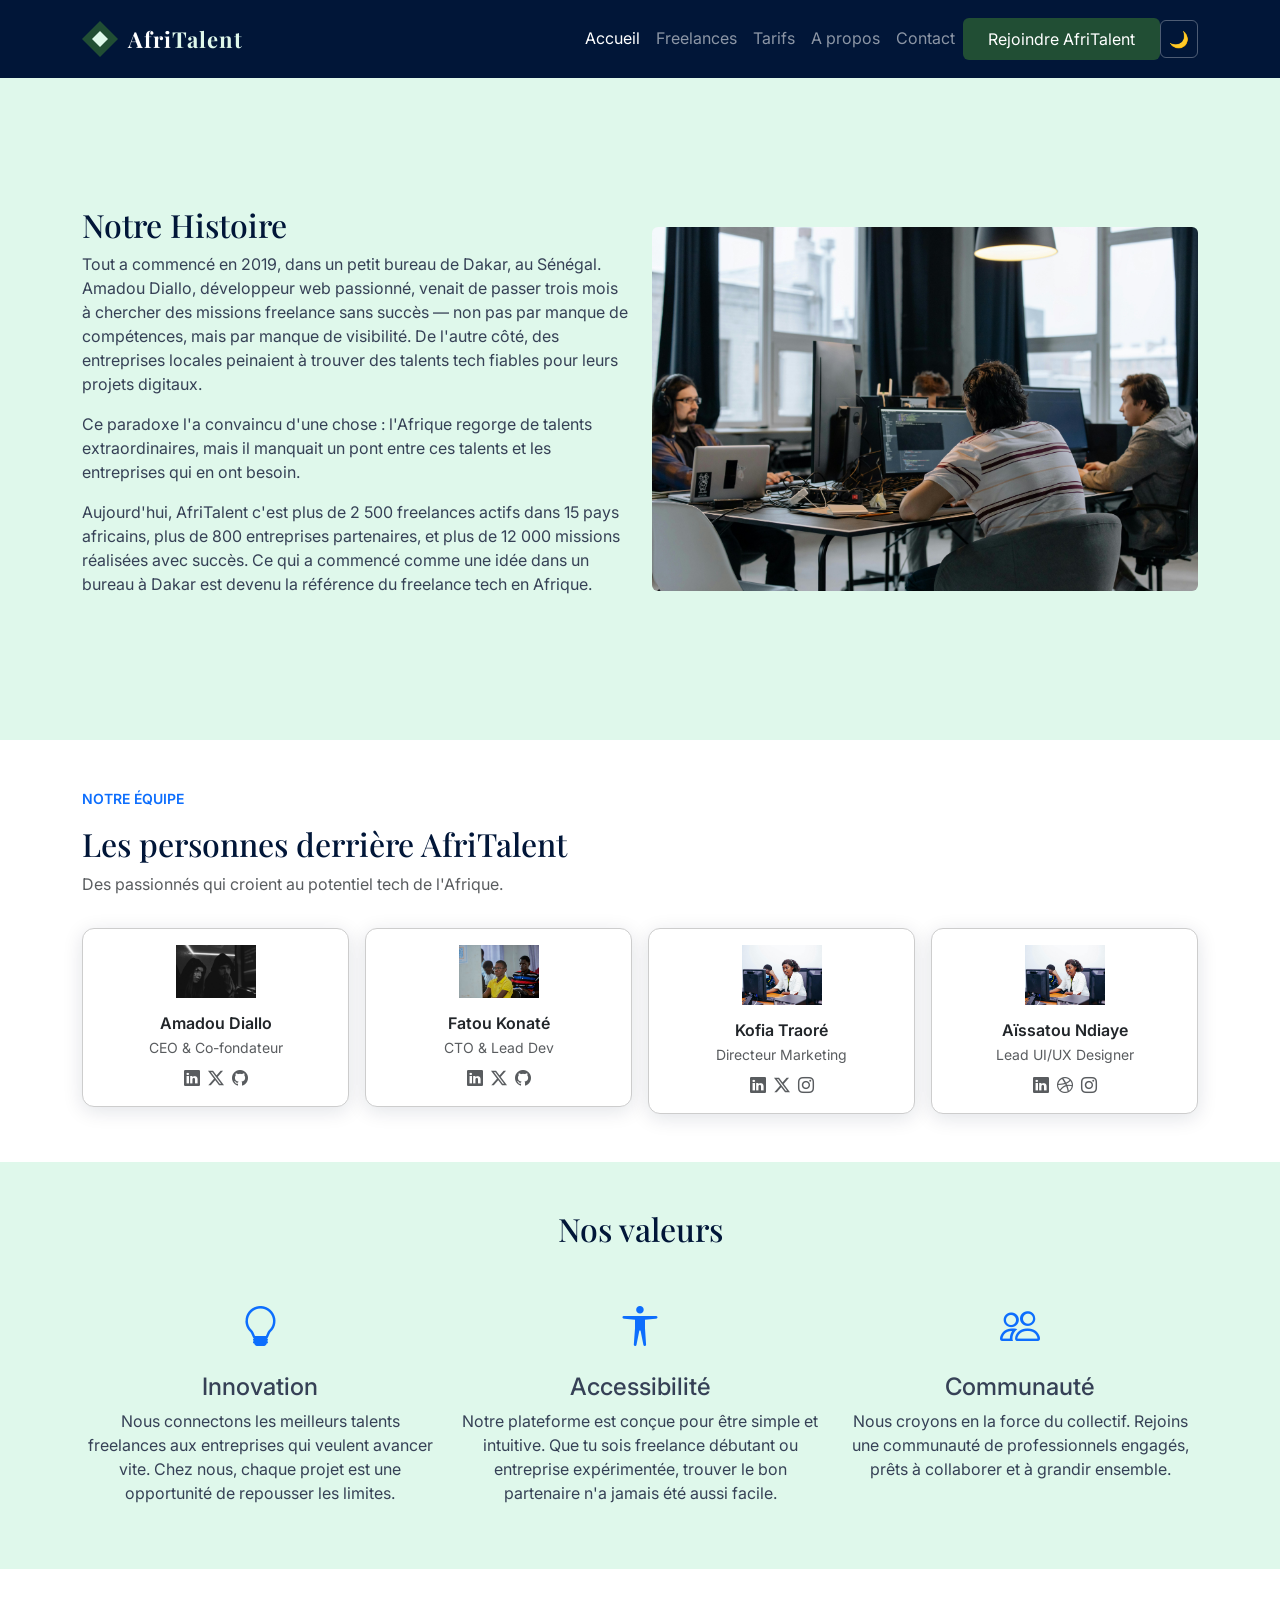
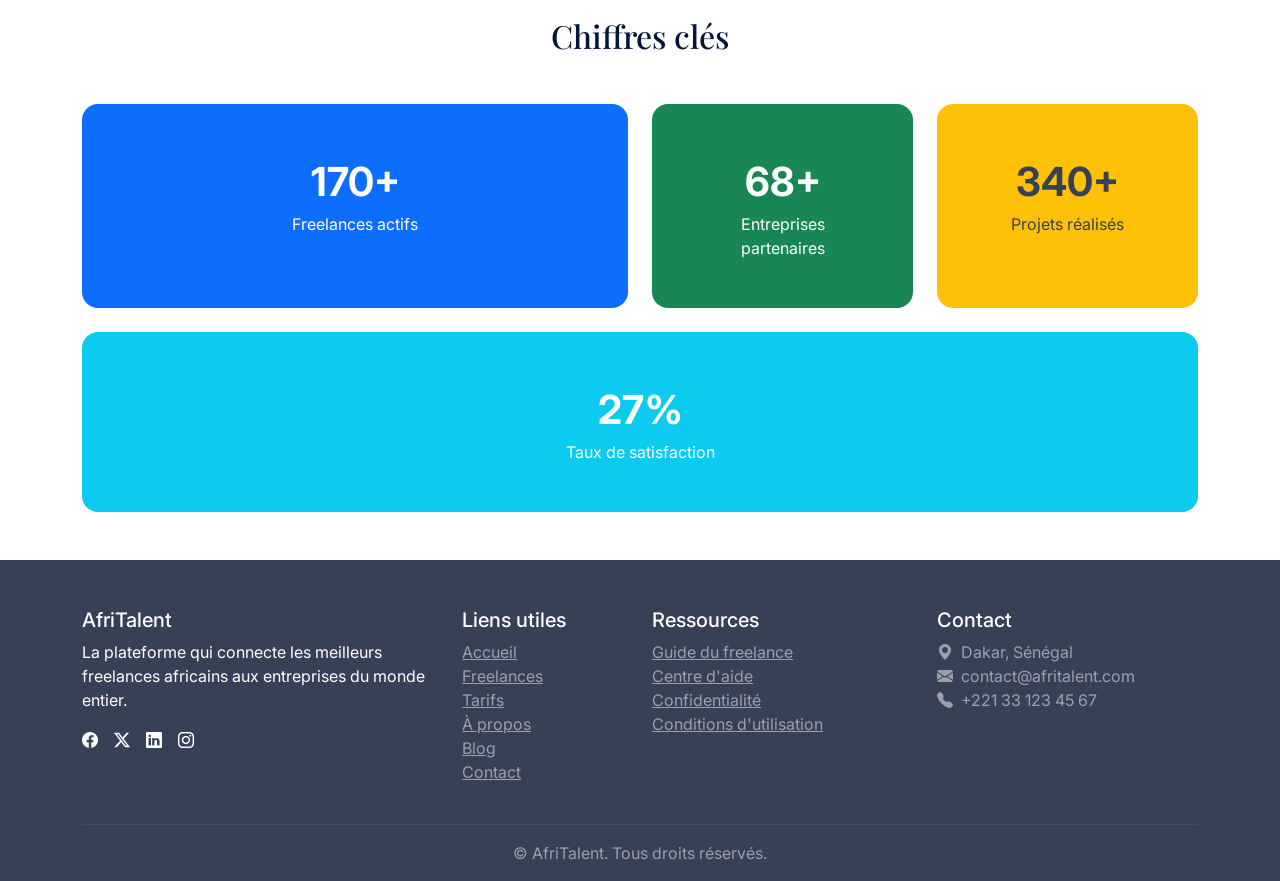
==== commit 95add97c: "JS : compteurs animés au scroll et animations fade-in des sections" ====
--- a/about.html
+++ b/about.html
@@ -172,7 +172,7 @@
                 </section>
 
                     <!-- Chiffres clés -->
-                    <section id="chiffres" class="py-5">
+                    <section id="chiffres" class="py-5 fade-in-section">
                             <div class="container">
                                 <h2 class="text-center mb-5">Chiffres clés</h2>
                                 <div class="row g-4 text-center">
--- a/css/style.css
+++ b/css/style.css
@@ -1024,4 +1024,17 @@
 
 #back-to-top:hover {
   background-color: #1a3e29;
-}+}
+/* État de départ : invisible + décalé vers le bas */
+.fade-in-section {
+  opacity: 0;
+  transform: translateY(30px);
+  transition: opacity 0.6s ease, transform 0.6s ease;
+}
+ 
+/* État final : visible (classe ajoutée par le JS) */
+.fade-in-section.visible {
+  opacity: 1;
+  transform: translateY(0);
+}
+ 
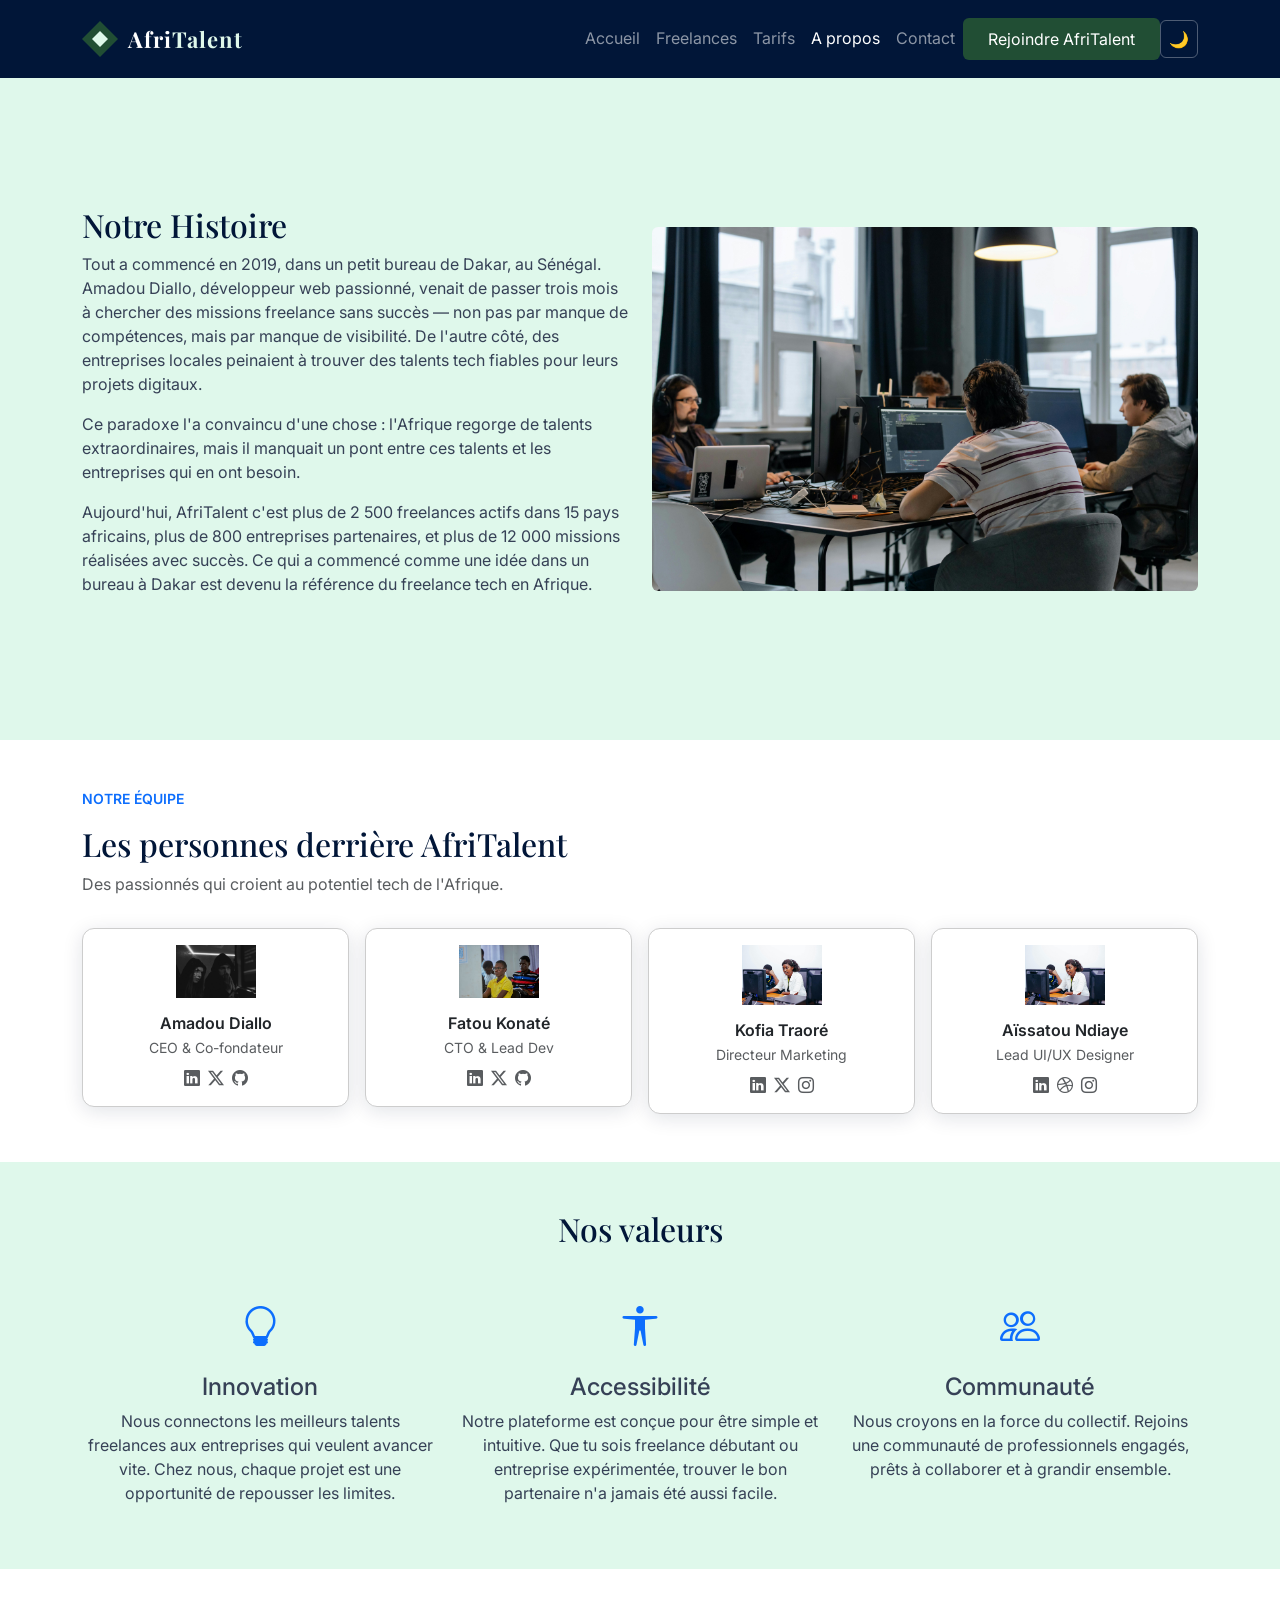
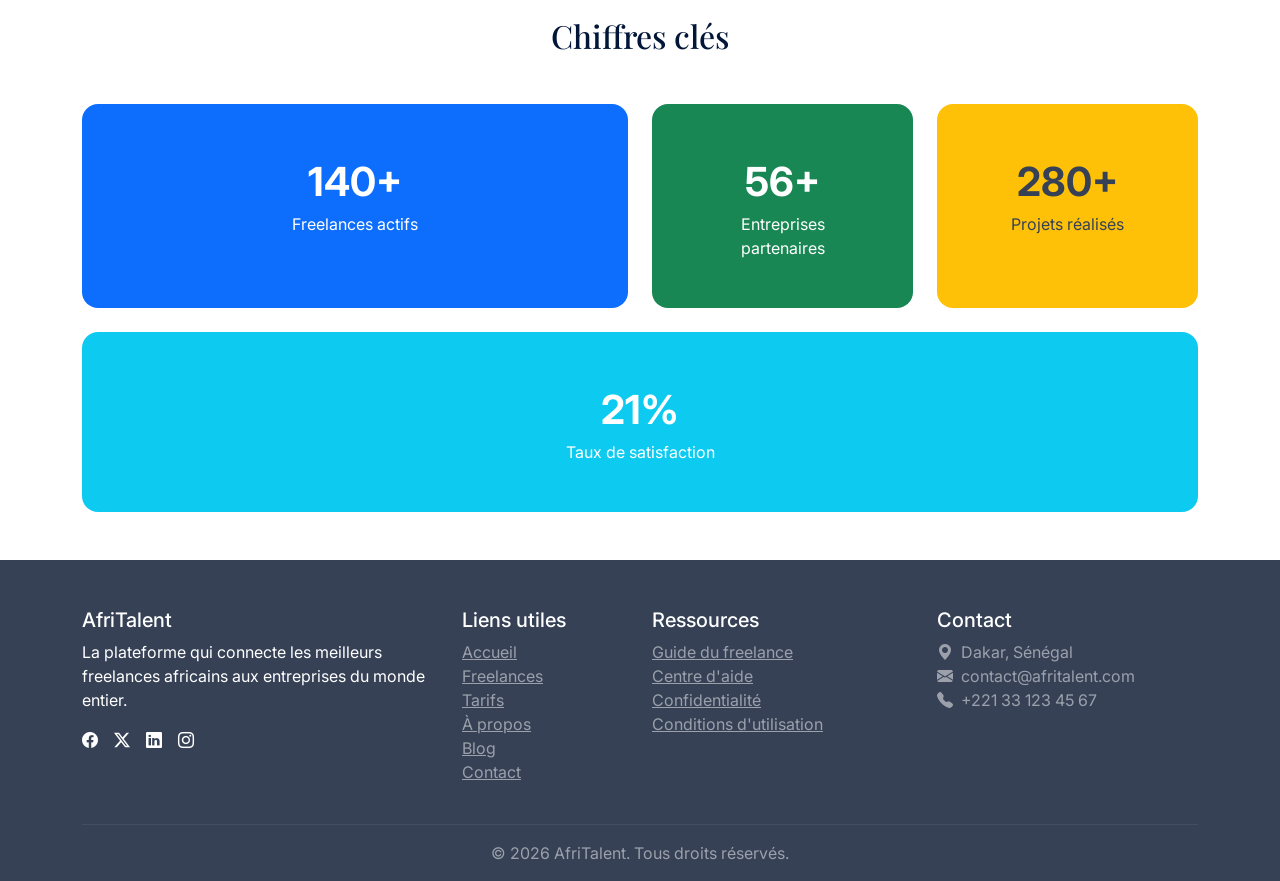
==== commit f3b67ec2: "Finalisation : corrections responsive, optimisation du code et commentaires" ====
--- a/about.html
+++ b/about.html
@@ -1,277 +1,288 @@
 <!DOCTYPE html>
-<html lang="en">
+<html lang="fr">
 <head>
     <meta charset="UTF-8">
     <meta name="viewport" content="width=device-width, initial-scale=1.0">
-    <title>AfriTalent—about</title>
-    <!-- lien vers bootstrap css -->
+    <title>AfriTalent — À propos</title>
+
+    <!-- lien vers Bootstrap CSS -->
     <link href="https://cdn.jsdelivr.net/npm/bootstrap@5.3.0/dist/css/bootstrap.min.css" rel="stylesheet">
-    <!-- lien vers icone -->
+    <!-- lien vers les icônes -->
     <link rel="stylesheet" href="https://cdn.jsdelivr.net/npm/bootstrap-icons@1.11.3/font/bootstrap-icons.min.css">
-     <link rel="preconnect" href="https://fonts.googleapis.com">
+    <link rel="preconnect" href="https://fonts.googleapis.com">
     <link rel="preconnect" href="https://fonts.gstatic.com" crossorigin>
     <link href="https://fonts.googleapis.com/css2?family=Inter:wght@400;500;700&family=Playfair+Display:wght@400;700&display=swap" rel="stylesheet">
-
-     <!-- lien vers  csss -->
+    <!-- lien vers notre CSS -->
     <link rel="stylesheet" href="css/style.css">
 </head>
 <body>
-    
-    <!-- barre de navigation -->
-        <nav class="navbar navbar-expand-lg navbar-dark k"> 
-            <div class="container"> 
-                     <a class="navbar-brand" href="index.html">
-                        <div class="logo">
-                            <div class="logo-icon"></div>
-                            <span class="logo-text">Afri<span class="logo-accent">Talent</span></span>
-                        </div>
-                    </a> 
-                    <button class="navbar-toggler" type="button" 
-                    data-bs-toggle="collapse" 
-                    data-bs-target="#navMenu" 
-                    aria-controls="navMenu" 
-                    aria-expanded="false" 
-                    aria-label="Toggle navigation"> 
-                    <span class="navbar-toggler-icon"></span> 
-                    </button> 
-                    <div class="collapse navbar-collapse" id="navMenu"> 
-                    <ul class="navbar-nav ms-auto"> 
-                        <li class="nav-item"><a class="nav-link active" href="index.html">Accueil</a></li> 
-                        <li class="nav-item"><a class="nav-link" href="freelances.html">Freelances</a></li> 
-                        <li class="nav-item"><a class="nav-link" href="tarifs.html">Tarifs</a></li> 
-                        <li class="nav-item"><a class="nav-link" href="about.html">A propos</a></li> 
-                        <li class="nav-item"><a class="nav-link" href="contact.html">Contact</a></li>
-                        <li class="nav-item"><a class="btn-cta btn" href="inscription.html">Rejoindre AfriTalent</a></li> 
-                    </ul> 
-                    <button id="theme-toggle">🌙</button>
-                    </div> 
-            </div> 
-        </nav>
-        <!-- contenu principale -->
-  <main>
-        <section id="notre-histoire " class="section-soft">
+
+    <!-- ===================== BARRE DE NAVIGATION ===================== -->
+    <nav class="navbar navbar-expand-lg navbar-dark">
+        <div class="container">
+            <a class="navbar-brand" href="index.html">
+                <div class="logo">
+                    <div class="logo-icon"></div>
+                    <span class="logo-text">Afri<span class="logo-accent">Talent</span></span>
+                </div>
+            </a>
+            <button class="navbar-toggler" type="button"
+                data-bs-toggle="collapse"
+                data-bs-target="#navMenu"
+                aria-controls="navMenu"
+                aria-expanded="false"
+                aria-label="Toggle navigation">
+                <span class="navbar-toggler-icon"></span>
+            </button>
+            <div class="collapse navbar-collapse" id="navMenu">
+                <ul class="navbar-nav ms-auto">
+                    <li class="nav-item"><a class="nav-link" href="index.html">Accueil</a></li>
+                    <li class="nav-item"><a class="nav-link" href="freelances.html">Freelances</a></li>
+                    <li class="nav-item"><a class="nav-link" href="tarifs.html">Tarifs</a></li>
+                    <li class="nav-item"><a class="nav-link active" aria-current="page" href="about.html">A propos</a></li>
+                    <li class="nav-item"><a class="nav-link" href="contact.html">Contact</a></li>
+                    <li class="nav-item"><a class="btn-cta btn" href="inscription.html">Rejoindre AfriTalent</a></li>
+                </ul>
+                <button id="theme-toggle" aria-label="Basculer le mode sombre">🌙</button>
+            </div>
+        </div>
+    </nav>
+
+    <!-- ===================== CONTENU PRINCIPAL ===================== -->
+    <main>
+
+        <!-- Notre histoire -->
+        <section id="notre-histoire" class="section-soft">
             <div class="container py-5">
                 <div class="row align-items-center g-4">
 
-                            <!-- Texte -->
+                    <!-- Texte -->
                     <div class="col-lg-6 col-12">
-                                <h2>Notre Histoire</h2>
-                                <p>Tout a commencé en 2019, dans un petit bureau de Dakar, au Sénégal. Amadou Diallo, développeur web passionné, venait de passer trois mois à chercher des missions freelance sans succès — non pas par manque de compétences, mais par manque de visibilité. De l'autre côté, des entreprises locales peinaient à trouver des talents tech fiables pour leurs projets digitaux.</p>
-                                <p>Ce paradoxe l'a convaincu d'une chose : l'Afrique regorge de talents extraordinaires, mais il manquait un pont entre ces talents et les entreprises qui en ont besoin.</p>
-                                <p>Aujourd'hui, AfriTalent c'est plus de 2 500 freelances actifs dans 15 pays africains, plus de 800 entreprises partenaires, et plus de 12 000 missions réalisées avec succès. Ce qui a commencé comme une idée dans un bureau à Dakar est devenu la référence du freelance tech en Afrique.</p>
-                    </div>
-
-                            <!-- Image -->
+                        <h2>Notre Histoire</h2>
+                        <p>Tout a commencé en 2019, dans un petit bureau de Dakar, au Sénégal. Amadou Diallo, développeur web passionné, venait de passer trois mois à chercher des missions freelance sans succès — non pas par manque de compétences, mais par manque de visibilité. De l'autre côté, des entreprises locales peinaient à trouver des talents tech fiables pour leurs projets digitaux.</p>
+                        <p>Ce paradoxe l'a convaincu d'une chose : l'Afrique regorge de talents extraordinaires, mais il manquait un pont entre ces talents et les entreprises qui en ont besoin.</p>
+                        <p>Aujourd'hui, AfriTalent c'est plus de 2 500 freelances actifs dans 15 pays africains, plus de 800 entreprises partenaires, et plus de 12 000 missions réalisées avec succès. Ce qui a commencé comme une idée dans un bureau à Dakar est devenu la référence du freelance tech en Afrique.</p>
+                    </div>
+
+                    <!-- Image -->
                     <div class="col-lg-6 col-12">
-                            <img src="images/equipe/G.jpg"alt="Les fondateurs d'AfriTalent à Dakar"class="img-fluid rounded">
-                    </div>
-
-                </div>
-            </div>
-        </section>
-           <!-- SECTION ÉQUIPE -->
-                <section id="equipe" class="py-5">
-                <div class="container">
-
-                    <p class="text-primary small text-uppercase fw-semibold">Notre équipe</p>
-                    <h2>Les personnes derrière AfriTalent</h2>
-                    <p class="text-muted">Des passionnés qui croient au potentiel tech de l'Afrique.</p>
-
-                    <div class="row g-3 mt-3">
+                        <img src="images/equipe/G.jpg" alt="Les fondateurs d'AfriTalent à Dakar" class="img-fluid rounded">
+                    </div>
+
+                </div>
+            </div>
+        </section>
+
+        <!-- Section Équipe -->
+        <section id="equipe" class="py-5">
+            <div class="container">
+
+                <p class="text-primary small text-uppercase fw-semibold">Notre équipe</p>
+                <h2>Les personnes derrière AfriTalent</h2>
+                <p class="text-muted">Des passionnés qui croient au potentiel tech de l'Afrique.</p>
+
+                <div class="row g-3 mt-3">
 
                     <!-- Membre 1 -->
                     <div class="col-lg-3 col-md-6 col-12">
                         <div class="card p-3 text-center">
-                        <div class="avatar mx-auto mb-3"><img src="images/equipe/H2.jpg" class="img-fluid " width="80px" height="80px" alt=""></div>
-                        <h6 class="fw-semibold mb-0">Amadou Diallo</h6>
-                        <p class="text-muted small mt-1 mb-2">CEO & Co-fondateur</p>
-                        <div class="d-flex justify-content-center gap-2">
-                            <a href="#" class="text-muted"><i class="bi bi-linkedin"></i></a>
-                            <a href="#" class="text-muted"><i class="bi bi-twitter-x"></i></a>
-                            <a href="#" class="text-muted"><i class="bi bi-github"></i></a>
-                        </div>
+                            <div class="avatar mx-auto mb-3"><img src="images/equipe/H2.jpg" class="img-fluid" width="80" height="80" alt="Portrait d'Amadou Diallo"></div>
+                            <h6 class="fw-semibold mb-0">Amadou Diallo</h6>
+                            <p class="text-muted small mt-1 mb-2">CEO &amp; Co-fondateur</p>
+                            <div class="d-flex justify-content-center gap-2">
+                                <a href="#" class="text-muted"><i class="bi bi-linkedin"></i></a>
+                                <a href="#" class="text-muted"><i class="bi bi-twitter-x"></i></a>
+                                <a href="#" class="text-muted"><i class="bi bi-github"></i></a>
+                            </div>
                         </div>
                     </div>
 
                     <!-- Membre 2 -->
                     <div class="col-lg-3 col-md-6 col-12">
                         <div class="card p-3 text-center">
-                        <div class="avatar mx-auto mb-3"><img src="images/equipe/H1.jpg" class="img-fluid " width="80px" height="80px" alt=""></div>
-                        <h6 class="fw-semibold mb-0">Fatou Konaté</h6>
-                        <p class="text-muted small mt-1 mb-2">CTO & Lead Dev</p>
-                        <div class="d-flex justify-content-center gap-2">
-                            <a href="#" class="text-muted"><i class="bi bi-linkedin"></i></a>
-                            <a href="#" class="text-muted"><i class="bi bi-twitter-x"></i></a>
-                            <a href="#" class="text-muted"><i class="bi bi-github"></i></a>
-                        </div>
+                            <div class="avatar mx-auto mb-3"><img src="images/equipe/H1.jpg" class="img-fluid" width="80" height="80" alt="Portrait de Fatou Konaté"></div>
+                            <h6 class="fw-semibold mb-0">Fatou Konaté</h6>
+                            <p class="text-muted small mt-1 mb-2">CTO &amp; Lead Dev</p>
+                            <div class="d-flex justify-content-center gap-2">
+                                <a href="#" class="text-muted"><i class="bi bi-linkedin"></i></a>
+                                <a href="#" class="text-muted"><i class="bi bi-twitter-x"></i></a>
+                                <a href="#" class="text-muted"><i class="bi bi-github"></i></a>
+                            </div>
                         </div>
                     </div>
 
                     <!-- Membre 3 -->
                     <div class="col-lg-3 col-md-6 col-12">
                         <div class="card p-3 text-center">
-                        <div class="avatar mx-auto mb-3"><img src="images/equipe/W1.jpg" class="img-fluid " width="80px" height="80px" alt=""></div>
-                        <h6 class="fw-semibold mb-0">Kofia Traoré</h6>
-                        <p class="text-muted small mt-1 mb-2">Directeur Marketing</p>
-                        <div class="d-flex justify-content-center gap-2">
-                            <a href="#" class="text-muted"><i class="bi bi-linkedin"></i></a>
-                            <a href="#" class="text-muted"><i class="bi bi-twitter-x"></i></a>
-                            <a href="#" class="text-muted"><i class="bi bi-instagram"></i></a>
-                        </div>
+                            <div class="avatar mx-auto mb-3"><img src="images/equipe/W1.jpg" class="img-fluid" width="80" height="80" alt="Portrait de Kofia Traoré"></div>
+                            <h6 class="fw-semibold mb-0">Kofia Traoré</h6>
+                            <p class="text-muted small mt-1 mb-2">Directeur Marketing</p>
+                            <div class="d-flex justify-content-center gap-2">
+                                <a href="#" class="text-muted"><i class="bi bi-linkedin"></i></a>
+                                <a href="#" class="text-muted"><i class="bi bi-twitter-x"></i></a>
+                                <a href="#" class="text-muted"><i class="bi bi-instagram"></i></a>
+                            </div>
                         </div>
                     </div>
 
                     <!-- Membre 4 -->
                     <div class="col-lg-3 col-md-6 col-12">
                         <div class="card p-3 text-center">
-                        <div class="avatar mx-auto mb-3"><img src="images/equipe/W1.jpg" class="img-fluid " width="80px" height="80px" alt=""></div>
-                        <h6 class="fw-semibold mb-0">Aïssatou Ndiaye</h6>
-                        <p class="text-muted small mt-1 mb-2">Lead UI/UX Designer</p>
-                        <div class="d-flex justify-content-center gap-2">
-                            <a href="#" class="text-muted"><i class="bi bi-linkedin"></i></a>
-                            <a href="#" class="text-muted"><i class="bi bi-dribbble"></i></a>
-                            <a href="#" class="text-muted"><i class="bi bi-instagram"></i></a>
-                        </div>
-                        </div>
-                    </div>
-
-                    </div>
-                </div>
-                </section>
-                <section id="valeur" class="py-5 section-soft">
-                        <div class="container">
-                            <h2 class="text-center mb-5">Nos valeurs</h2>
-                            <div class="row g-4">
-
-                            <div class="col-12 col-md-4 col-lg-4 text-center">
-                                <div class="mb-3">
-                                <i class="bi bi-lightbulb fs-1 text-primary"></i>
-                                </div>
-                                <h4>Innovation</h4>
-                                <p>Nous connectons les meilleurs talents freelances aux entreprises qui veulent avancer vite. Chez nous, chaque projet est une opportunité de repousser les limites.</p>
-                            </div>
-
-                            <div class="col-12 col-md-4 col-lg-4 text-center">
-                                <div class="mb-3">
-                                <i class="bi bi-universal-access fs-1 text-primary"></i>
-                                </div>
-                                <h4>Accessibilité</h4>
-                                <p>Notre plateforme est conçue pour être simple et intuitive. Que tu sois freelance débutant ou entreprise expérimentée, trouver le bon partenaire n'a jamais été aussi facile.</p>
-                            </div>
-
-                            <div class="col-12 col-md-4 col-lg-4 text-center">
-                                <div class="mb-3">
-                                <i class="bi bi-people fs-1 text-primary"></i>
-                                </div>
-                                <h4>Communauté</h4>
-                                <p>Nous croyons en la force du collectif. Rejoins une communauté de professionnels engagés, prêts à collaborer et à grandir ensemble.</p>
-                            </div>
-
-                            </div>
-                        </div>
-                </section>
-
-                    <!-- Chiffres clés -->
-                    <section id="chiffres" class="py-5 fade-in-section">
-                            <div class="container">
-                                <h2 class="text-center mb-5">Chiffres clés</h2>
-                                <div class="row g-4 text-center">
-
-                                <!-- Grande case -->
-                                <div class="col-12 col-lg-6">
-                                    <div class="bg-primary text-white rounded-4 p-5 h-100">
-                                    <div class="fs-1 fw-bold">500+</div>
-                                    <p class="mb-0">Freelances actifs</p>
-                                    </div>
-                                </div>
-
-                                <!-- Petite case 1 -->
-                                <div class="col-6 col-lg-3">
-                                    <div class="bg-success text-white rounded-4 p-5 h-100">
-                                    <div class="fs-1 fw-bold">200+</div>
-                                    <p class="mb-0">Entreprises partenaires</p>
-                                    </div>
-                                </div>
-
-                                <!-- Petite case 2 -->
-                                <div class="col-6 col-lg-3">
-                                    <div class="bg-warning rounded-4 p-5 h-100">
-                                    <div class="fs-1 fw-bold">1000+</div>
-                                    <p class="mb-0">Projets réalisés</p>
-                                    </div>
-                                </div>
-
-                                <!-- Case pleine largeur -->
-                                <div class="col-12">
-                                    <div class="bg-info text-white rounded-4 p-5 h-100">
-                                    <div class="fs-1 fw-bold">98%</div>
-                                    <p class="mb-0">Taux de satisfaction</p>
-                                    </div>
-                                </div>
-
-                                </div>
-                            </div>
-                   </section>
-  </main>
-    <footer class=" text-white pt-5 pb-3">
-    <div class="container">
-        <div class="row g-4">
-
-        <div class="col-lg-4 col-md-6">
-            <h5>AfriTalent</h5>
-            <p>La plateforme qui connecte les meilleurs freelances africains aux entreprises du monde entier.</p>
-            <div class="d-flex gap-3">
-            <a href="#" class="text-white"><i class="bi bi-facebook"></i></a>
-            <a href="#" class="text-white"><i class="bi bi-twitter-x"></i></a>
-            <a href="#" class="text-white"><i class="bi bi-linkedin"></i></a>
-            <a href="#" class="text-white"><i class="bi bi-instagram"></i></a>
-            </div>
+                            <div class="avatar mx-auto mb-3"><img src="images/equipe/W1.jpg" class="img-fluid" width="80" height="80" alt="Portrait d'Aïssatou Ndiaye"></div>
+                            <h6 class="fw-semibold mb-0">Aïssatou Ndiaye</h6>
+                            <p class="text-muted small mt-1 mb-2">Lead UI/UX Designer</p>
+                            <div class="d-flex justify-content-center gap-2">
+                                <a href="#" class="text-muted"><i class="bi bi-linkedin"></i></a>
+                                <a href="#" class="text-muted"><i class="bi bi-dribbble"></i></a>
+                                <a href="#" class="text-muted"><i class="bi bi-instagram"></i></a>
+                            </div>
+                        </div>
+                    </div>
+
+                </div>
+            </div>
+        </section>
+
+        <!-- Section Nos valeurs -->
+        <section id="valeur" class="py-5 section-soft">
+            <div class="container">
+                <h2 class="text-center mb-5">Nos valeurs</h2>
+                <div class="row g-4">
+
+                    <div class="col-12 col-md-4 col-lg-4 text-center">
+                        <div class="mb-3">
+                            <i class="bi bi-lightbulb fs-1 text-primary"></i>
+                        </div>
+                        <h4>Innovation</h4>
+                        <p>Nous connectons les meilleurs talents freelances aux entreprises qui veulent avancer vite. Chez nous, chaque projet est une opportunité de repousser les limites.</p>
+                    </div>
+
+                    <div class="col-12 col-md-4 col-lg-4 text-center">
+                        <div class="mb-3">
+                            <i class="bi bi-universal-access fs-1 text-primary"></i>
+                        </div>
+                        <h4>Accessibilité</h4>
+                        <p>Notre plateforme est conçue pour être simple et intuitive. Que tu sois freelance débutant ou entreprise expérimentée, trouver le bon partenaire n'a jamais été aussi facile.</p>
+                    </div>
+
+                    <div class="col-12 col-md-4 col-lg-4 text-center">
+                        <div class="mb-3">
+                            <i class="bi bi-people fs-1 text-primary"></i>
+                        </div>
+                        <h4>Communauté</h4>
+                        <p>Nous croyons en la force du collectif. Rejoins une communauté de professionnels engagés, prêts à collaborer et à grandir ensemble.</p>
+                    </div>
+
+                </div>
+            </div>
+        </section>
+
+        <!-- Chiffres clés (compteurs animés, voir jssite.js section 6) -->
+        <section id="chiffres" class="py-5 fade-in-section">
+            <div class="container">
+                <h2 class="text-center mb-5">Chiffres clés</h2>
+                <div class="row g-4 text-center">
+
+                    <!-- Grande case -->
+                    <div class="col-12 col-lg-6">
+                        <div class="bg-primary text-white rounded-4 p-5 h-100">
+                            <div class="fs-1 fw-bold">500+</div>
+                            <p class="mb-0">Freelances actifs</p>
+                        </div>
+                    </div>
+
+                    <!-- Petite case 1 -->
+                    <div class="col-6 col-lg-3">
+                        <div class="bg-success text-white rounded-4 p-5 h-100">
+                            <div class="fs-1 fw-bold">200+</div>
+                            <p class="mb-0">Entreprises partenaires</p>
+                        </div>
+                    </div>
+
+                    <!-- Petite case 2 -->
+                    <div class="col-6 col-lg-3">
+                        <div class="bg-warning rounded-4 p-5 h-100">
+                            <div class="fs-1 fw-bold">1000+</div>
+                            <p class="mb-0">Projets réalisés</p>
+                        </div>
+                    </div>
+
+                    <!-- Case pleine largeur -->
+                    <div class="col-12">
+                        <div class="bg-info text-white rounded-4 p-5 h-100">
+                            <div class="fs-1 fw-bold">98%</div>
+                            <p class="mb-0">Taux de satisfaction</p>
+                        </div>
+                    </div>
+
+                </div>
+            </div>
+        </section>
+
+    </main>
+
+    <!-- ===================== PIED DE PAGE ===================== -->
+    <footer class="text-white pt-5 pb-3">
+        <div class="container">
+            <div class="row g-4">
+
+                <div class="col-lg-4 col-md-6">
+                    <h5>AfriTalent</h5>
+                    <p>La plateforme qui connecte les meilleurs freelances africains aux entreprises du monde entier.</p>
+                    <div class="d-flex gap-3">
+                        <a href="#" class="text-white"><i class="bi bi-facebook"></i></a>
+                        <a href="#" class="text-white"><i class="bi bi-twitter-x"></i></a>
+                        <a href="#" class="text-white"><i class="bi bi-linkedin"></i></a>
+                        <a href="#" class="text-white"><i class="bi bi-instagram"></i></a>
+                    </div>
+                </div>
+
+                <div class="col-lg-2 col-md-6 col-6">
+                    <h5>Liens utiles</h5>
+                    <ul class="list-unstyled">
+                        <li><a href="index.html" class="text-white-50">Accueil</a></li>
+                        <li><a href="freelances.html" class="text-white-50">Freelances</a></li>
+                        <li><a href="tarifs.html" class="text-white-50">Tarifs</a></li>
+                        <li><a href="about.html" class="text-white-50">À propos</a></li>
+                        <li><a href="blog.html" class="text-white-50">Blog</a></li>
+                        <li><a href="contact.html" class="text-white-50">Contact</a></li>
+                    </ul>
+                </div>
+
+                <div class="col-lg-3 col-md-6 col-6">
+                    <h5>Ressources</h5>
+                    <ul class="list-unstyled">
+                        <li><a href="#" class="text-white-50">Guide du freelance</a></li>
+                        <li><a href="#" class="text-white-50">Centre d'aide</a></li>
+                        <li><a href="#" class="text-white-50">Confidentialité</a></li>
+                        <li><a href="#" class="text-white-50">Conditions d'utilisation</a></li>
+                    </ul>
+                </div>
+
+                <div class="col-lg-3 col-md-6">
+                    <h5>Contact</h5>
+                    <ul class="list-unstyled text-white-50">
+                        <li><i class="bi bi-geo-alt-fill me-2"></i>Dakar, Sénégal</li>
+                        <li><i class="bi bi-envelope-fill me-2"></i>contact@afritalent.com</li>
+                        <li><i class="bi bi-telephone-fill me-2"></i>+221 33 123 45 67</li>
+                    </ul>
+                </div>
+
+            </div>
+
+            <hr class="border-secondary mt-4">
+            <p class="text-center text-white-50 mb-0">
+                &copy; <span id="currentYear"></span> AfriTalent. Tous droits réservés.
+            </p>
+
         </div>
-
-        <div class="col-lg-2 col-md-6 col-6">
-            <h5>Liens utiles</h5>
-            <ul class="list-unstyled">
-            <li><a href="index.html" class="text-white-50">Accueil</a></li>
-            <li><a href="freelances.html" class="text-white-50">Freelances</a></li>
-            <li><a href="tarifs.html" class="text-white-50">Tarifs</a></li>
-            <li><a href="about.html" class="text-white-50">À propos</a></li>
-            <li><a href="blog.html" class="text-white-50">Blog</a></li>
-            <li><a href="contact.html" class="text-white-50">Contact</a></li>
-            </ul>
-        </div>
-
-        <div class="col-lg-3 col-md-6 col-6">
-            <h5>Ressources</h5>
-            <ul class="list-unstyled">
-            <li><a href="#" class="text-white-50">Guide du freelance</a></li>
-            <li><a href="#" class="text-white-50">Centre d'aide</a></li>
-            <li><a href="#" class="text-white-50">Confidentialité</a></li>
-            <li><a href="#" class="text-white-50">Conditions d'utilisation</a></li>
-            </ul>
-        </div>
-
-        <div class="col-lg-3 col-md-6">
-            <h5>Contact</h5>
-            <ul class="list-unstyled text-white-50">
-            <li><i class="bi bi-geo-alt-fill me-2"></i>Dakar, Sénégal</li>
-            <li><i class="bi bi-envelope-fill me-2"></i>contact@afritalent.com</li>
-            <li><i class="bi bi-telephone-fill me-2"></i>+221 33 123 45 67</li>
-            </ul>
-        </div>
-
-        </div>
-
-        <hr class="border-secondary mt-4" />
-        <p class="text-center text-white-50 mb-0">
-        &copy; <span id="currentYear"></span> AfriTalent. Tous droits réservés.
-        </p>
-
-    </div>
-</footer>
-<button id="back-to-top">↑</button>
-    <!-- lien bootstrap js  -->
-  <script src="https://cdn.jsdelivr.net/npm/bootstrap@5.3.0/dist/js/bootstrap.bundle.min.js"></script>  
-   <!-- lien vers mon  js -->
+    </footer>
+
+    <button id="back-to-top" aria-label="Retour en haut de la page">↑</button>
+
+    <!-- lien vers Bootstrap JS -->
+    <script src="https://cdn.jsdelivr.net/npm/bootstrap@5.3.0/dist/js/bootstrap.bundle.min.js"></script>
+    <!-- lien vers notre JS -->
     <script src="js/jssite.js"></script>
 </body>
 </html>
--- a/css/style.css
+++ b/css/style.css
@@ -1,13 +1,33 @@
+/* ============================================================
+   AFRITALENT — FEUILLE DE STYLE PRINCIPALE
+   Sommaire :
+   1. Import polices Google Fonts
+   2. Variables globales (:root)
+   3. Reset CSS
+   4. Composants communs (navbar, boutons, cartes, footer, logo)
+   5. Section Hero (page Accueil)
+   6. Bento grid "Comment ça marche"
+   7. Grille "Catégories de services"
+   8. Étoiles de notation (freelances.html)
+   9. Responsive (tablette / mobile)
+   10. Navbar hamburger
+   11. Mode sombre (dark mode)
+   12. Bouton "retour en haut" + animations au scroll
+   ============================================================ */
+
 /* ── 1. Import Google Fonts ── */
 @import url('https://fonts.googleapis.com/css2?family=Inter:wght@400;500;700&family=Playfair+Display:wght@400;700&display=swap');
 
 /* ── 2. Variables dans :root ── */
 :root {
   /* --- Polices --- */
-  --font-body:    'Inter', sans-serif;           
-  --font-title:   'Playfair Display', serif;     
-
-  /* --- Couleurs --- */
+  --font-body:    'Inter', sans-serif;
+  --font-title:   'Playfair Display', serif;
+
+  /* --- Couleurs ---
+     5 couleurs principales de la palette : primary, secondary, light, bg-soft, accent.
+     Le blanc (--color-white) est une couleur neutre de base (texte/fond), pas une
+     couleur "de marque" — il n'est donc pas compté dans les 5 couleurs principales. */
   --color-primary:   #011638;
   --color-secondary: #364156;
   --color-light:     #CDCDCD;
@@ -15,21 +35,22 @@
   --color-accent:    #214E34;
   --color-white:     #FFFFFF;
 
-  /* --- Espacements  --- */
+  /* --- Espacements --- */
   --space-sm:  8px;
   --space-md:  16px;
   --space-lg:  24px;
   --space-xl:  48px;
   --space-2xl: 80px;
 
-  /* /* --- Rayons de bordure  */
+  /* --- Rayons de bordure --- */
   --radius-sm: 6px;
   --radius-md: 12px;
 
-  /* /* --- Ombre ─ */
+  /* --- Ombre --- */
   --shadow-card: 0 4px 20px rgba(1, 22, 56, 0.12);
 }
-/* reset css */
+
+/* ── 3. Reset CSS ── */
 * {
   margin: 0;
   padding: 0;
@@ -41,7 +62,9 @@
   color: var(--color-secondary);
 }
 
-/* ── 3. Application sur les composants ── */
+/* ============================================================
+   4. COMPOSANTS COMMUNS
+   ============================================================ */
 
 /* NAVBAR */
 .navbar {
@@ -53,7 +76,7 @@
   z-index: 10000;
 }
 
-/* BOUTON CTA */
+/* BOUTON CTA (principal, fond vert) */
 .btn-cta {
   background-color: var(--color-accent);
   color: var(--color-white);
@@ -61,13 +84,22 @@
   border-radius: var(--radius-sm);
 }
 
-/* SECTION fond doux */
+/* BOUTON secondaire (contour) */
+.btn1 {
+  background-color: transparent;
+  color: var(--color-accent);
+  border: 2px solid var(--color-accent);
+  padding: var(--space-sm) var(--space-lg);
+  border-radius: var(--radius-sm);
+}
+
+/* SECTION à fond doux (vert pâle) */
 .section-soft {
   background-color: var(--color-bg-soft);
   padding: var(--space-2xl) var(--space-xl);
 }
 
-/* CARTE freelance */
+/* CARTE générique (freelance, tarif, etc.) */
 .card {
   background-color: var(--color-white);
   border: 1px solid var(--color-light);
@@ -75,12 +107,12 @@
   padding: var(--space-lg);
   box-shadow: var(--shadow-card);
 }
+
 .card-img-top {
   width: 100%;         /* prend toute la largeur de la carte */
-  height: 200px;       
-  object-fit: cover;   /* zoom/recadre sans déformer l'image */
+  height: 200px;
+  object-fit: cover;    /* recadre l'image sans la déformer */
   border-radius: var(--radius-md) var(--radius-md) 0 0;
-
 }
 
 /* FOOTER */
@@ -92,11 +124,11 @@
 
 /* TITRES */
 h1, h2, h3 {
-  font-family: var(--font-title);   
+  font-family: var(--font-title);
   color: var(--color-primary);
 }
 
-/* ── LOGO ── */
+/* LOGO (losange + texte) */
 .logo {
   display: flex;
   align-items: center;
@@ -133,19 +165,15 @@
 .logo-accent {
   color: var(--color-bg-soft);
 }
-.btn1 {
-  background-color: transparent;
+
+/* Texte de couleur accent (ex : tarif horaire sur les cartes freelance) */
+.text-accent {
   color: var(--color-accent);
-  border: 2px solid var(--color-accent);
-  padding: var(--space-sm) var(--space-lg);
-  border-radius: var(--radius-sm);
-}
-/* 
-   AFRITALENT — HERO SECTION */
-
-/* 
-   SECTION HERO
-   */
+}
+
+/* ============================================================
+   5. SECTION HERO (page Accueil)
+   ============================================================ */
 #hero {
   background-color: var(--color-primary);
   color: var(--color-white);
@@ -166,9 +194,7 @@
   padding-bottom: var(--space-xl);
 }
 
-/* 
-   H1
-    */
+/* Titre principal */
 #hero h1 {
   grid-column: 1;
   font-family: var(--font-title);
@@ -185,9 +211,7 @@
   font-style: italic;
 }
 
-/* 
-   H2
-    */
+/* Sous-titre */
 #hero h2 {
   grid-column: 1;
   font-family: var(--font-body);
@@ -200,9 +224,7 @@
   border: none;
 }
 
-/* -
-   BOUTONS CTA
-   - */
+/* Boutons CTA du hero */
 .hero-buttons {
   grid-column: 1;
   display: flex;
@@ -252,9 +274,7 @@
   color: var(--color-white);
 }
 
-/* 
-   STATISTIQUES
-    */
+/* Statistiques (compteurs animés) */
 .hero-stats {
   grid-column: 1;
   display: flex;
@@ -306,7 +326,7 @@
   letter-spacing: 0.05em;
 }
 
-/* COLONNE DROITE — IMAGE */
+/* Colonne droite — image + cartes flottantes */
 .hero-visual {
   grid-column: 2;
   grid-row: 1 / 3;
@@ -315,7 +335,6 @@
   min-height: 420px;
 }
 
-/* Image principale */
 .hero-visual__img {
   position: absolute;
   top: 20px;
@@ -333,7 +352,7 @@
   object-fit: cover;
 }
 
-/* Légère teinte sombre sur l'image pour les cartes flottantes */
+/* Teinte sombre sur l'image pour faire ressortir les cartes flottantes */
 .hero-visual__img::after {
   content: '';
   position: absolute;
@@ -345,11 +364,7 @@
   );
 }
 
-/* 
-   CARTES FLOTTANTES
-    */
-
-/* Carte 1 — en haut à gauche de l'image */
+/* Carte flottante 1 — en haut à gauche de l'image */
 .hero-visual__card-1 {
   position: absolute;
   top: 48px;
@@ -367,7 +382,7 @@
   animation: floatA 4s ease-in-out infinite;
 }
 
-/* Carte 2 — en bas à droite de l'image */
+/* Carte flottante 2 — en bas à droite de l'image */
 .hero-visual__card-2 {
   position: absolute;
   bottom: 60px;
@@ -422,21 +437,18 @@
   flex-shrink: 0;
 }
 
-/* 
-   ANIMATIONS FLOTTANTES */
+/* Animations flottantes des cartes */
 @keyframes floatA {
   0%, 100% { transform: translateY(0); }
-  50%       { transform: translateY(-8px); }
+  50%      { transform: translateY(-8px); }
 }
 
 @keyframes floatB {
   0%, 100% { transform: translateY(0); }
-  50%       { transform: translateY(-6px); }
-}
-
-/* 
-   ANIMATIONS D'ENTRÉE
-  */
+  50%      { transform: translateY(-6px); }
+}
+
+/* Animation d'entrée (fondu + translation) */
 @keyframes fadeUp {
   from { opacity: 0; transform: translateY(20px); }
   to   { opacity: 1; transform: translateY(0); }
@@ -448,13 +460,9 @@
 .hero-stats     { animation: fadeUp 0.6s ease both; animation-delay: 0.46s; }
 .hero-visual    { animation: fadeUp 0.8s ease both; animation-delay: 0.20s; }
 
-
-
-
-
-
-/* ── BENTO GRID — Comment ça marche ── */
-
+/* ============================================================
+   6. BENTO GRID — "Comment ça marche"
+   ============================================================ */
 .bento-grid {
   display: grid;
   grid-template-columns: 1fr 1fr;
@@ -503,9 +511,9 @@
   justify-content: center;
 }
 
-.bento-card-01 h4  { color: var(--color-white); }
-.bento-card-01 p   { color: var(--color-light); }
-.bento-card-01 i   { color: var(--color-bg-soft); }
+.bento-card-01 h4 { color: var(--color-white); }
+.bento-card-01 p  { color: var(--color-light); }
+.bento-card-01 i  { color: var(--color-bg-soft); }
 
 /* Variante accent — carte 04 */
 .bento-card-04 {
@@ -513,9 +521,9 @@
   border-color: transparent;
 }
 
-.bento-card-04 h4  { color: var(--color-white); }
-.bento-card-04 p   { color: rgba(255, 255, 255, 0.75); }
-.bento-card-04 i   { color: var(--color-bg-soft); }
+.bento-card-04 h4 { color: var(--color-white); }
+.bento-card-04 p  { color: rgba(255, 255, 255, 0.75); }
+.bento-card-04 i  { color: var(--color-bg-soft); }
 
 .bento-card-04__content {
   display: flex;
@@ -524,7 +532,7 @@
   flex: 1;
 }
 
-/* Numéros d'étape */
+/* Numéros d'étape (grand chiffre en filigrane) */
 .step-number {
   font-family: var(--font-title);
   font-size: 42px;
@@ -559,11 +567,9 @@
   margin-top: var(--space-sm);
 }
 
-
-
-
-/* ── CATÉGORIES DE SERVICES ── */
-
+/* ============================================================
+   7. CATÉGORIES DE SERVICES
+   ============================================================ */
 .cat-grid {
   display: grid;
   grid-template-columns: repeat(3, 1fr);
@@ -582,14 +588,13 @@
   display: flex;
   flex-direction: column;
   gap: var(--space-sm);
-
   transition:
     transform    0.22s ease,
     box-shadow   0.22s ease,
     border-color 0.22s ease;
 }
 
-/* Fond doux qui monte au hover */
+/* Fond doux qui apparaît au survol */
 .cat-card::before {
   content: '';
   position: absolute;
@@ -631,7 +636,6 @@
   transform: scale(1.1) rotate(-4deg);
 }
 
-/* Titres et textes */
 .cat-card h4 {
   font-family: var(--font-title);
   font-size: 15px;
@@ -646,7 +650,7 @@
   opacity: 0.7;
 }
 
-/* Flèche qui glisse depuis la droite */
+/* Flèche qui glisse depuis la droite au survol */
 .cat-arrow {
   position: absolute;
   right: 18px;
@@ -662,14 +666,56 @@
   opacity: 1;
   transform: translateY(-50%) translateX(0);
 }
-        /* LA RESPONSIVITES */
-       
-
-
-/* TABLETTE  (≤ 992px) */
+
+/* ============================================================
+   8. ÉTOILES DE NOTATION (freelances.html)
+   Composant en CSS pur : 5 boutons radio cachés + labels étoile.
+   Le HTML liste les valeurs de 5 à 1 puis on inverse visuellement
+   l'ordre avec row-reverse pour que le survol "remplisse" les
+   étoiles de gauche à droite comme attendu par l'utilisateur.
+   ============================================================ */
+.rating {
+  display: flex;
+  flex-direction: row-reverse;
+  justify-content: flex-end;
+  gap: 2px;
+}
+
+.rating input {
+  /* on cache les vrais boutons radio, seuls les labels sont visibles */
+  position: absolute;
+  opacity: 0;
+  width: 0;
+  height: 0;
+}
+
+.rating label {
+  font-size: 22px;
+  line-height: 1;
+  color: var(--color-light);
+  cursor: pointer;
+  transition: color 0.15s ease, transform 0.15s ease;
+}
+
+/* étoile déjà sélectionnée et toutes celles avant elle (grâce à row-reverse) */
+.rating input:checked ~ label,
+.rating label:hover,
+.rating label:hover ~ label {
+  color: #F5B301;
+}
+
+.rating label:hover {
+  transform: scale(1.15);
+}
+
+/* ============================================================
+   9. RESPONSIVE
+   ============================================================ */
+
+/* TABLETTE (≤ 992px) */
 @media (max-width: 992px) {
 
-  /* --- NAVBAR : prépare le menu hamburger Bootstrap --- */
+  /* --- NAVBAR --- */
   .navbar {
     padding: var(--space-md);
   }
@@ -703,7 +749,7 @@
     height: 320px;
   }
 
-  /* Cartes flottantes : repositionnées pour tablette */
+  /* Cartes flottantes repositionnées pour tablette */
   .hero-visual__card-1 {
     top: 16px;
     left: 12px;
@@ -716,7 +762,7 @@
     min-width: 145px;
   }
 
-  /* --- BENTO GRID : 2 colonnes → empilées --- */
+  /* --- BENTO GRID : réorganisé en 2 colonnes --- */
   .bento-grid {
     grid-template-columns: 1fr 1fr;
     grid-template-rows: auto;
@@ -738,10 +784,7 @@
   }
 }
 
-
-/* ────────────────────────────────────────────────────────────────
-   MOBILE  (≤ 576px)
-   ──────────────────────────────────────────────────────────────── */
+/* MOBILE (≤ 576px) */
 @media (max-width: 576px) {
 
   /* --- Variables d'espacement réduites --- */
@@ -790,7 +833,7 @@
     padding: 13px 20px;
   }
 
-  /* Stats : réduit légèrement les chiffres */
+  /* Stats : chiffres légèrement réduits */
   .hero-stats .stat .counter {
     font-size: clamp(20px, 6vw, 28px);
   }
@@ -808,7 +851,7 @@
     height: 240px;
   }
 
-  /* Cartes flottantes : masquées sur très petit écran pour lisibilité */
+  /* Cartes flottantes masquées sur très petit écran (lisibilité) */
   .hero-visual__card-1,
   .hero-visual__card-2 {
     display: none;
@@ -837,7 +880,7 @@
     grid-template-columns: 1fr;
   }
 
-  .cat-arrow { display: none; } /* flèche inutile sur touch */
+  .cat-arrow { display: none; } /* flèche inutile sur écran tactile */
 
   /* --- FOOTER --- */
   footer {
@@ -845,7 +888,7 @@
     text-align: center;
   }
 
-  /* --- CARDS freelance --- */
+  /* --- CARTES freelance --- */
   .card {
     padding: var(--space-md);
   }
@@ -863,16 +906,7 @@
   }
 }
 
-
-
-
-
-
-/* Sections avec padding adaptatif */
-.section-soft {
-  padding: var(--space-2xl) var(--space-xl);
-}
-/* RESPONSIVITE */
+/* Sections à padding adaptatif (repris ici pour les autres pages) */
 @media (max-width: 992px) {
   .section-soft {
     padding: var(--space-xl) var(--space-lg);
@@ -883,19 +917,16 @@
   .section-soft {
     padding: var(--space-xl) var(--space-md);
   }
-}
-
-/* Titres de section responsifs */
-@media (max-width: 576px) {
+
+  /* Titres de section responsifs */
   h1 { font-size: clamp(24px, 8vw, 32px); }
   h2 { font-size: clamp(20px, 6vw, 26px); }
   h3 { font-size: clamp(16px, 5vw, 20px); }
 }
 
-
-/* 
-   NAVBAR HAMBURGER 
-   */
+/* ============================================================
+   10. NAVBAR HAMBURGER
+   ============================================================ */
 
 /* Couleur du bouton hamburger (icône blanche sur fond sombre) */
 .navbar-toggler {
@@ -940,9 +971,9 @@
   }
 }
 
-
-/* ── 1. DARK MODE ─── */
-
+/* ============================================================
+   11. MODE SOMBRE (dark mode)
+   ============================================================ */
 body.dark-mode {
   background-color: #0D1F14;
   color: #C8D8D0;
@@ -974,10 +1005,7 @@
   background-color: #0A1A10;
 }
 
-
-/* ── 2. BOUTON DARK MODE dans la navbar ─────── */
-
-
+/* Bouton bascule dark mode, dans la navbar */
 #theme-toggle {
   background: transparent;
   border: 1px solid rgba(255, 255, 255, 0.3);
@@ -989,18 +1017,18 @@
   cursor: pointer;
 }
 
-
-/* ── 3. NAVBAR AU SCROLL ────────────────────── */
-
+/* ============================================================
+   12. NAVBAR AU SCROLL / BOUTON RETOUR EN HAUT / FONDU AU SCROLL
+   ============================================================ */
+
+/* Navbar légèrement rétrécie une fois qu'on a scrollé */
 .navbar--scrolled {
   padding-top: 8px;
   padding-bottom: 8px;
   box-shadow: 0 4px 20px rgba(0, 0, 0, 0.3);
 }
 
-
-/* ── 4. BOUTON RETOUR EN HAUT ───────────────── */
-
+/* Bouton flottant "retour en haut" */
 #back-to-top {
   position: fixed;
   bottom: 30px;
@@ -1017,7 +1045,7 @@
   color: white;
   font-size: 20px;
 
-  display: none; /* caché par défaut, le JS l'affiche */
+  display: none; /* caché par défaut, affiché par le JS après 300px de scroll */
   align-items: center;
   justify-content: center;
 }
@@ -1025,16 +1053,15 @@
 #back-to-top:hover {
   background-color: #1a3e29;
 }
-/* État de départ : invisible + décalé vers le bas */
+
+/* Fondu progressif des sections au scroll (voir main.js) */
 .fade-in-section {
   opacity: 0;
   transform: translateY(30px);
   transition: opacity 0.6s ease, transform 0.6s ease;
 }
- 
-/* État final : visible (classe ajoutée par le JS) */
+
 .fade-in-section.visible {
   opacity: 1;
   transform: translateY(0);
-}
- +}
